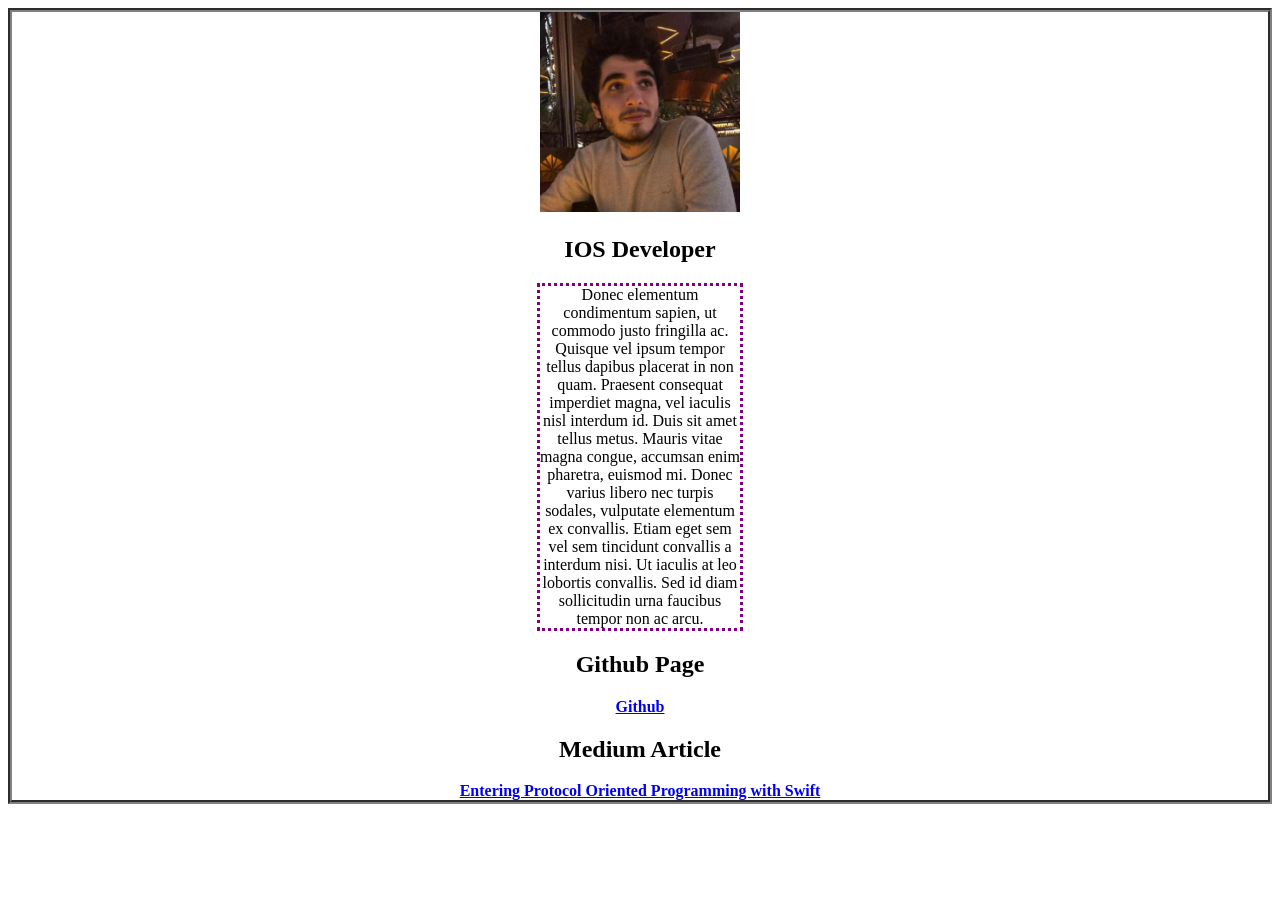
==== index.html @ a751f344 "initial commit" ====
<!DOCTYPE html>
<html>
<head>
    <title>Profile</title>
    <link rel="stylesheet" href="styles.css" />
</head>
<body>
    <img src="profile_pic.jpg" alt="Me" width="200"> 
    <h2>IOS Developer</h2>
    <p>Donec elementum condimentum sapien, ut commodo justo fringilla ac. Quisque vel ipsum tempor tellus dapibus placerat in non quam. Praesent consequat imperdiet magna, vel iaculis nisl interdum id. Duis sit amet tellus metus. Mauris vitae magna congue, accumsan enim pharetra, euismod mi. Donec varius libero nec turpis sodales, vulputate elementum ex convallis. Etiam eget sem vel sem tincidunt convallis a interdum nisi. Ut iaculis at leo lobortis convallis. Sed id diam sollicitudin urna faucibus tempor non ac arcu. </p>
    <h2>Github Page</h2>
    <a href="https://github.com/bahadirseyfi"><strong>Github</strong></a> <br>
    <h2>Medium Article</h2>
    <a href="https://bahadirseyfi.medium.com/entering-protocol-oriented-programming-with-swift-fca419aea61a"><strong>Entering Protocol Oriented Programming with Swift</strong></a> <br>

</body>
</html>
---- styles.css ----
body{
    text-align: center;
    border: 4px groove gray;
}

p{
    border: 3px dotted purple;
    width: 200px ;
    margin: 0 auto;
}

a{
    font-weight: 200;
}
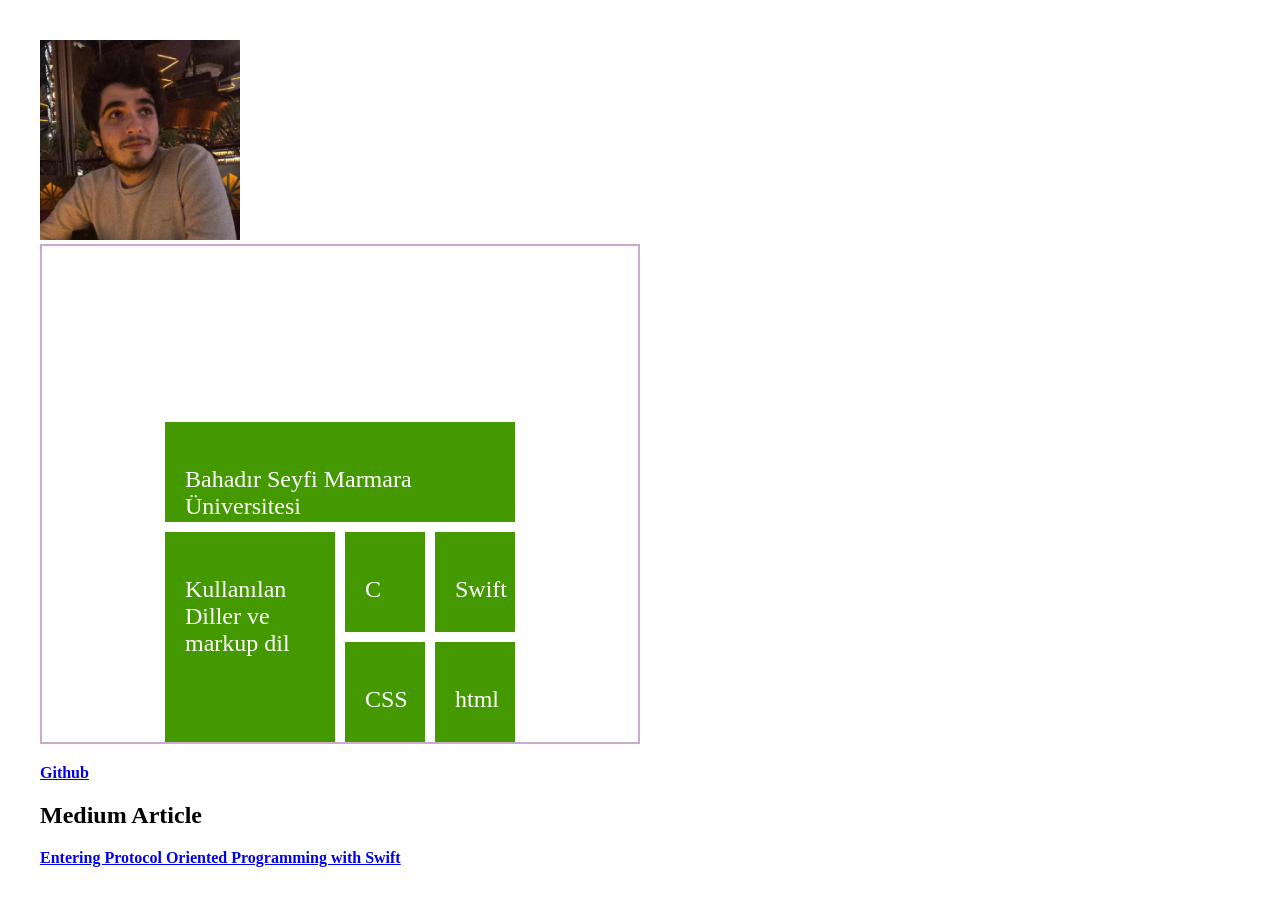
==== commit 3d48076d: "configure | grid layout" ====
--- a/index.html
+++ b/index.html
@@ -6,12 +6,18 @@
 </head>
 <body>
     <img src="profile_pic.jpg" alt="Me" width="200"> 
-    <h2>IOS Developer</h2>
-    <p>Donec elementum condimentum sapien, ut commodo justo fringilla ac. Quisque vel ipsum tempor tellus dapibus placerat in non quam. Praesent consequat imperdiet magna, vel iaculis nisl interdum id. Duis sit amet tellus metus. Mauris vitae magna congue, accumsan enim pharetra, euismod mi. Donec varius libero nec turpis sodales, vulputate elementum ex convallis. Etiam eget sem vel sem tincidunt convallis a interdum nisi. Ut iaculis at leo lobortis convallis. Sed id diam sollicitudin urna faucibus tempor non ac arcu. </p>
-    <h2>Github Page</h2>
+        <div class="wrapper">
+            <div class="box item1"><p>Bahadır Seyfi Marmara Üniversitesi</p></div>
+            <div class="box item2"><p>Kullanılan Diller ve markup dil</p></div>
+            <div class="box item3"><p>C</p></div>
+            <div class="box item6"><p>Swift</p></div>
+          <div class = "box
+        item4"><p>CSS</p></div>
+            <div class="box item5"><p>html</p></div>
+        </div>
     <a href="https://github.com/bahadirseyfi"><strong>Github</strong></a> <br>
     <h2>Medium Article</h2>
     <a href="https://bahadirseyfi.medium.com/entering-protocol-oriented-programming-with-swift-fca419aea61a"><strong>Entering Protocol Oriented Programming with Swift</strong></a> <br>
 
 </body>
-</html>+</html>
--- a/styles.css
+++ b/styles.css
@@ -1,14 +1,44 @@
-body{
-    text-align: center;
-    border: 4px groove gray;
+html {
+  box-sizing: border-box;
+}
+*, *:before, *:after {
+  box-sizing: inherit;
 }
 
-p{
-    border: 3px dotted purple;
-    width: 200px ;
-    margin: 0 auto;
+body {
+  margin: 40px;
 }
 
-a{
-    font-weight: 200;
-}+.wrapper {
+  margin: 0 0 20px 0;
+  width: 600px;
+  height: 500px;
+  border: 2px solid #CAC;
+  display: grid;
+  grid-gap: 10px;
+  grid-template-columns: repeat(4, 80px);
+  grid-template-rows: repeat(3,100px);
+  justify-content: center;
+  align-content: end;
+}
+
+.box {
+  background-color: #490;
+  color: #fff;
+  padding: 20px;
+  font-size: 150%;
+}
+
+.item1 {
+  grid-column: 1 / 5;
+}
+
+.item2 {
+  grid-column: 1 / 3;
+  grid-row: 2 / 4;
+}
+.item
+
+.item3 {
+  grid-column: 4 / 5;
+}
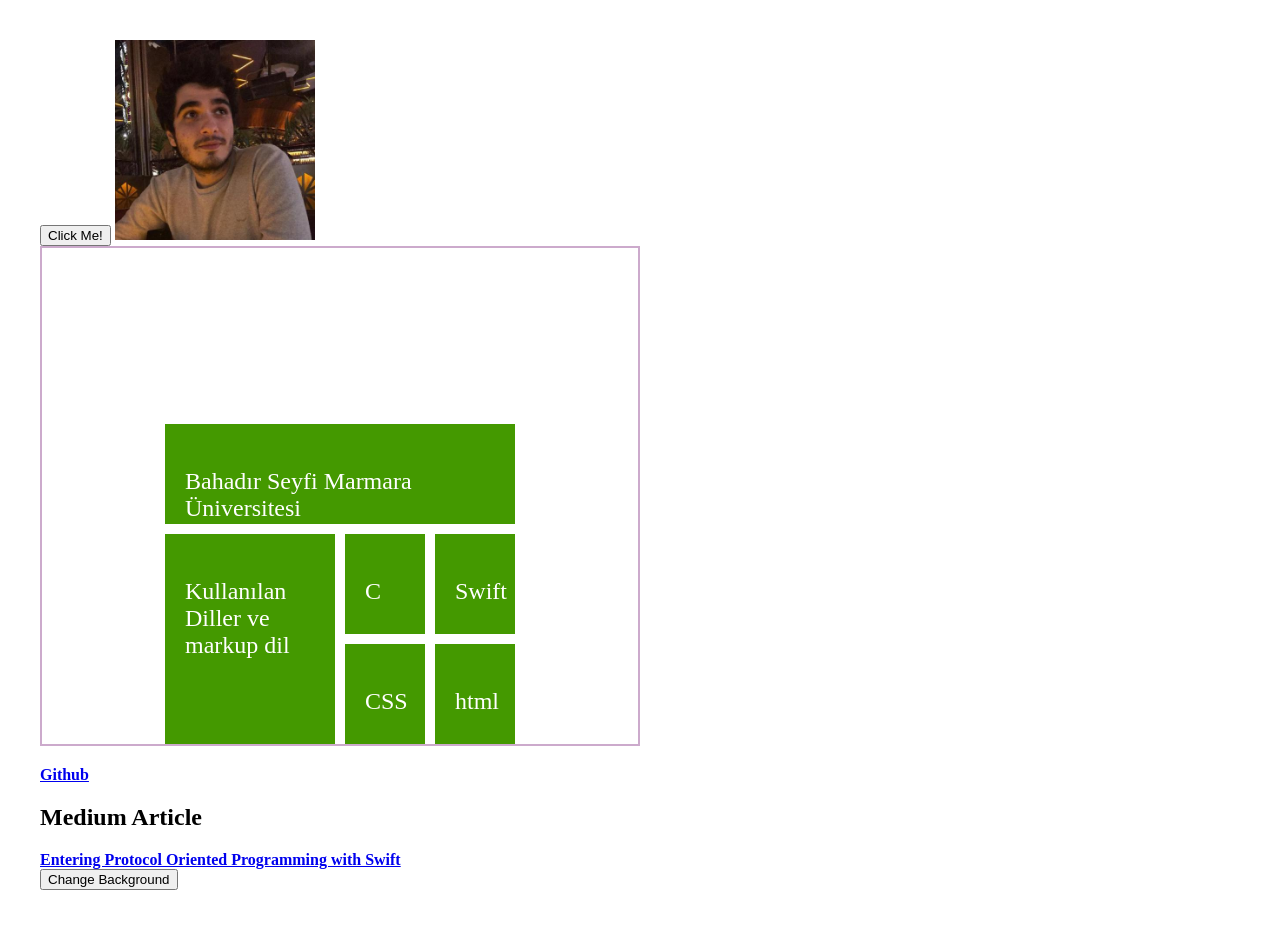
==== commit 07eb98f4: "add | button for change background" ====
--- a/index.html
+++ b/index.html
@@ -3,8 +3,11 @@
 <head>
     <title>Profile</title>
     <link rel="stylesheet" href="styles.css" />
+    <link rel="javascript" href="user.js" />
+    <script src="user.js" defer></script>
 </head>
 <body>
+    <button class="button">Click Me!</button>
     <img src="profile_pic.jpg" alt="Me" width="200"> 
         <div class="wrapper">
             <div class="box item1"><p>Bahadır Seyfi Marmara Üniversitesi</p></div>
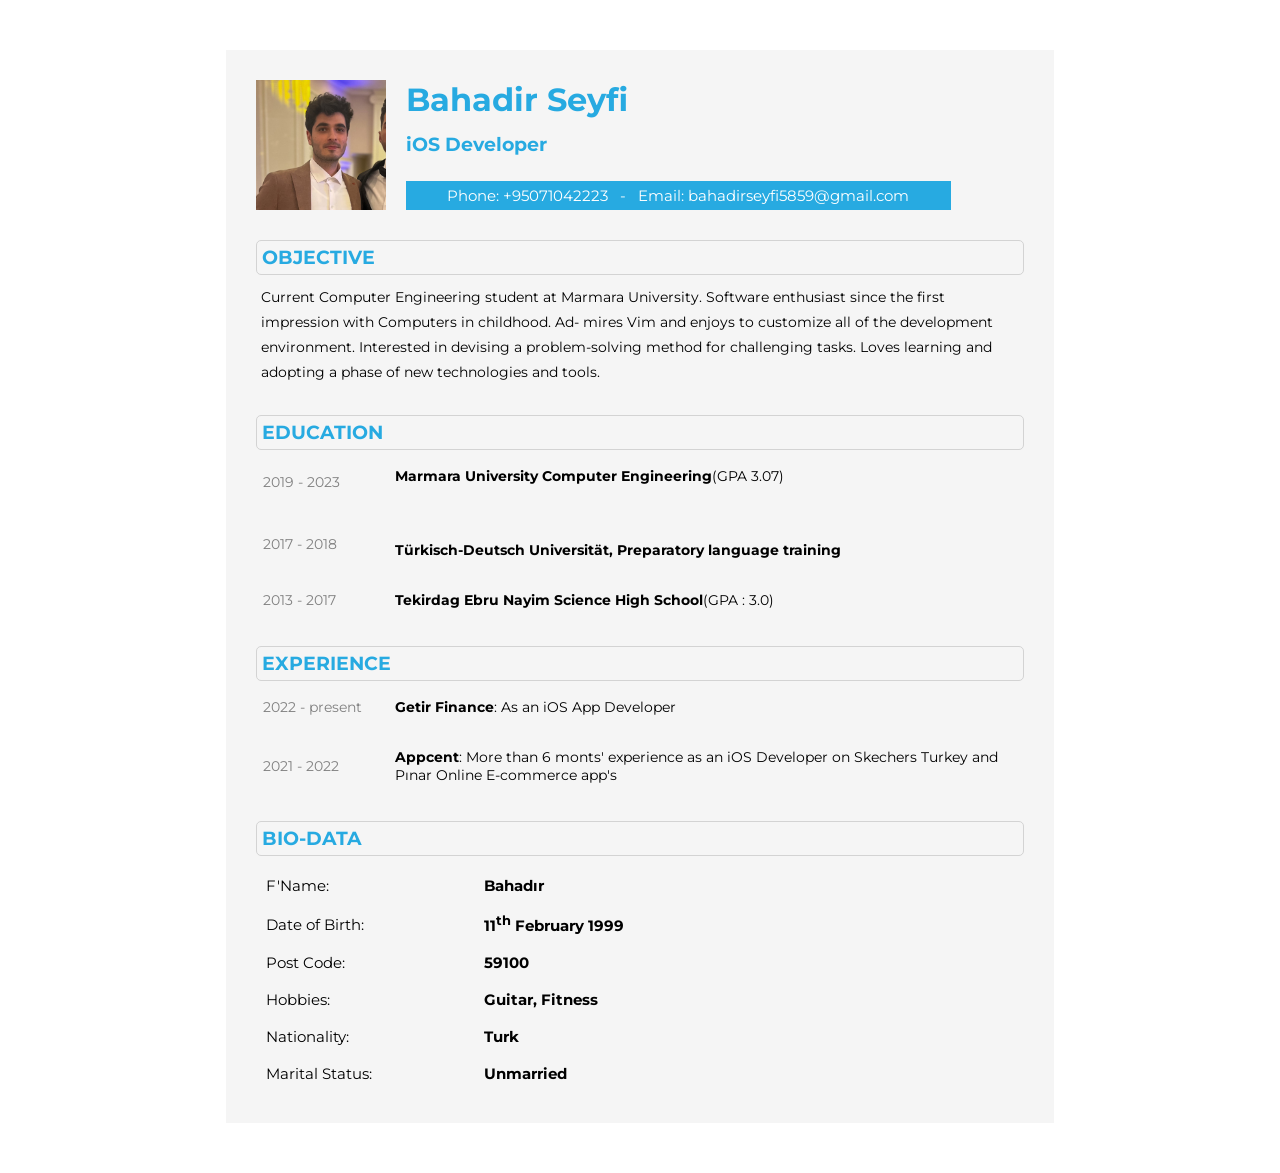
==== commit d869fca9: "initial cv project" ====
--- a/index.html
+++ b/index.html
@@ -1,26 +1,98 @@
-<!DOCTYPE html>
-<html>
-<head>
-    <title>Profile</title>
-    <link rel="stylesheet" href="styles.css" />
-    <link rel="javascript" href="user.js" />
-    <script src="user.js" defer></script>
-</head>
-<body>
-    <button class="button">Click Me!</button>
-    <img src="profile_pic.jpg" alt="Me" width="200"> 
-        <div class="wrapper">
-            <div class="box item1"><p>Bahadır Seyfi Marmara Üniversitesi</p></div>
-            <div class="box item2"><p>Kullanılan Diller ve markup dil</p></div>
-            <div class="box item3"><p>C</p></div>
-            <div class="box item6"><p>Swift</p></div>
-          <div class = "box
-        item4"><p>CSS</p></div>
-            <div class="box item5"><p>html</p></div>
-        </div>
-    <a href="https://github.com/bahadirseyfi"><strong>Github</strong></a> <br>
-    <h2>Medium Article</h2>
-    <a href="https://bahadirseyfi.medium.com/entering-protocol-oriented-programming-with-swift-fca419aea61a"><strong>Entering Protocol Oriented Programming with Swift</strong></a> <br>
-
-</body>
-</html>
+<!DOCTYPE html>
+<html lang="en">
+<head>
+    <meta charset="UTF-8">
+    <title>CV Using HTML & CSS</title>
+    <link href="https://fonts.googleapis.com/css?family=Montserrat" rel="stylesheet">
+    <link rel="stylesheet" href="style.css">
+</head>
+<body>
+   
+<div id="page">
+    <div class="photo-and-name">
+        <img src="profile.png" class="photo" alt="Profile Picture">
+        <div class="contact-info-box">
+            <h1 class="name">Bahadir Seyfi</h1>
+            <br>
+            <h3 class="job-title">iOS Developer</h3>
+            <p class="contact-details">Phone: +95071042223 &nbsp; - &nbsp; Email: bahadirseyfi5859@gmail.com</p>
+        </div>
+    </div>
+    <div id="objective">
+        <h3>Objective</h3>
+        <p>
+        Current Computer Engineering student at Marmara University. Software enthusiast since the first impression with Computers in childhood. Ad- mires Vim and enjoys to customize all of the development environment. Interested in devising a problem-solving method for challenging tasks. Loves learning and adopting a phase of new technologies and tools.
+        </p>
+    </div>
+    <div id="education">
+        <h3>Education</h3>
+        <table>
+            <tr class="school-1">
+                <td rowspan="2">2019 - 2023</td>
+                <td><b>Marmara University Computer Engineering</b>(GPA 3.07)</td>
+            </tr>
+            <tr class="school-2">
+                <td><b></b></td>
+            </tr>
+            
+            <tr class="school-1">
+                <td rowspan="2">2017 - 2018</td>
+                <td><b></b></td>
+            </tr>
+            <tr class="school-2">
+                <td><b>Türkisch-Deutsch Universität, Preparatory language training</b></td>
+            </tr>
+            
+            <tr>
+                <td style="width: 120px; color: gray;">2013 - 2017</td>
+                <td><b>Tekirdag Ebru Nayim Science High School</b>(GPA : 3.0)</td>
+            </tr>
+        </table>
+    </div>
+    <div id="work">
+        <h3>Experience</h3>
+        <table>
+            <tr class="work-1">
+                <td>2022 - present</td>
+                <td><b>Getir Finance</b>: As an iOS App Developer</td>
+            </tr>
+            <tr class="work-2">
+                <td>2021 - 2022</td>
+                <td><b>Appcent</b>: More than 6 monts' experience as an iOS Developer on Skechers Turkey and Pınar Online E-commerce app's</td>
+            </tr>
+ 
+        </table>
+    </div>
+    <div id="bio-data">
+        <h3>Bio-Data</h3>
+        <table>
+            <tr>
+                <td>F'Name:</td>
+                <td><b>Bahadır</b></td>
+            </tr>
+            <tr>
+                <td>Date of Birth:</td>
+                <td><b>11<sup>th</sup> February 1999</b></td>
+            </tr>
+            <tr>
+                <td>Post Code:</td>
+                <td><b>59100</b></td>
+            </tr>
+            <tr>
+                <td>Hobbies:</td>
+                <td><b>Guitar, Fitness</b></td>
+            </tr>
+            <tr>
+                <td>Nationality:</td>
+                <td><b>Turk</b></td>
+            </tr>
+            <tr>
+                <td>Marital Status:</td>
+                <td><b>Unmarried</b></td>
+            </tr>
+        </table>
+    </div>
+</div>
+
+</body>
+</html>
--- a/style.css
+++ b/style.css
@@ -0,0 +1,140 @@
+* {margin: 0;padding: 0;}
+
+body{font-family: 'Montserrat', sans-serif;}
+
+#page {
+    min-height: 200px;
+    width: 60%;
+    min-width: 600px;
+    background: whitesmoke;
+    margin: 50px auto;
+    padding: 30px;
+    color: #27aae1;
+}
+
+.photo-and-name {
+    /* NO STYLE NEEDED YET */
+}
+
+.photo {
+    width: 15%;
+    min-width: 130px;
+    float: left;
+    margin-right: 20px;
+}
+
+.contact-info-box {
+    width: 70.9%;
+    display: inline-block;
+}
+
+.name {
+    margin-bottom: -5px;
+}
+.job-title {
+    display: inline-block;
+}
+
+.contact-details {
+    background: #27aae1;
+    color: white;
+    text-align: center;
+    margin: auto;
+    margin-top: 25px;
+    padding: 5px;
+    font-size: 15px;
+}
+
+#objective {
+    
+}
+
+#objective h3 {
+    border: 1px solid #d3d3d3;
+    text-transform: uppercase;
+    padding: 5px;
+    border-radius: 5px;
+    margin: 30px 0 10px;
+}
+
+#objective p {
+    padding: 0 5px;
+    line-height: 25px;
+    font-size: 14px;
+    color: #000;
+}
+
+#education h3 {
+    border: 1px solid #d3d3d3;
+    text-transform: uppercase;
+    padding: 5px;
+    border-radius: 5px;
+    margin: 30px 0 10px;
+}
+
+#education table td {
+    padding: 5px;
+    font-size: 14px;
+    color: #000;
+}
+
+#education table tr.school-1 td:first-child {
+    width: 120px;
+    color: gray;
+    padding-bottom: 25px;
+}
+
+#education table tr.school-2 td:first-child {
+    padding-bottom: 25px;
+}
+
+#work h3 {
+    border: 1px solid #d3d3d3;
+    text-transform: uppercase;
+    padding: 5px;
+    border-radius: 5px;
+    margin: 30px 0 10px;
+}
+
+#work table td {
+    padding: 5px;
+    font-size: 14px;
+    color: #000;
+}
+
+#work table tr.work-1 td:first-child {
+    width: 120px;
+    color: gray;
+    padding-bottom: 25px;
+}
+
+#work table tr.work-1 td {
+    padding-bottom: 25px;
+}
+
+#work table tr.work-2 td:first-child {
+    width: 120px;
+    color: gray;
+}
+
+#bio-data h3 {
+    border: 1px solid #d3d3d3;
+    text-transform: uppercase;
+    padding: 5px;
+    border-radius: 5px;
+    margin: 30px 0 10px;
+}
+
+#bio-data table td {
+    padding: 8px;
+    font-size: 15px;
+    color: #000;
+}
+
+#bio-data table tr td:first-child {
+    width: 200px;
+}
+
+#bio-data table tr td:nth-child(2) {
+    width: 300px;
+}
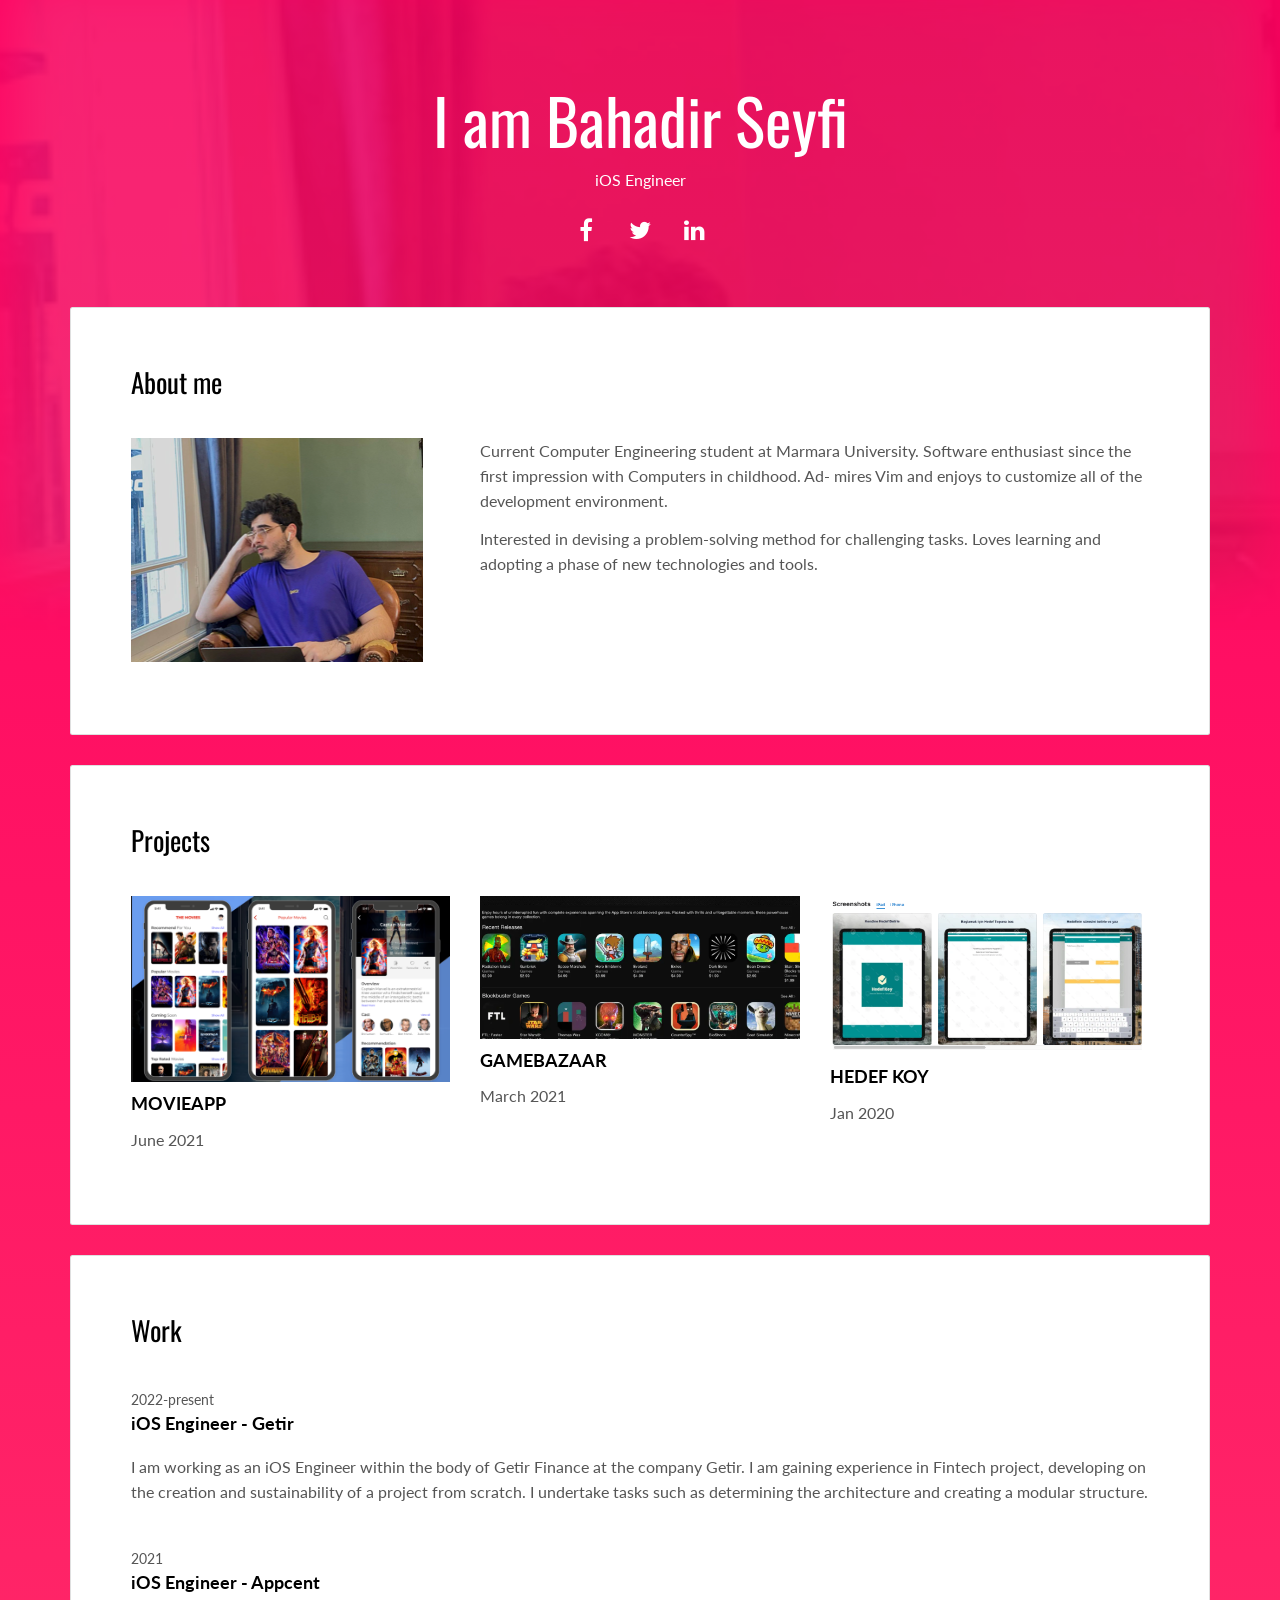
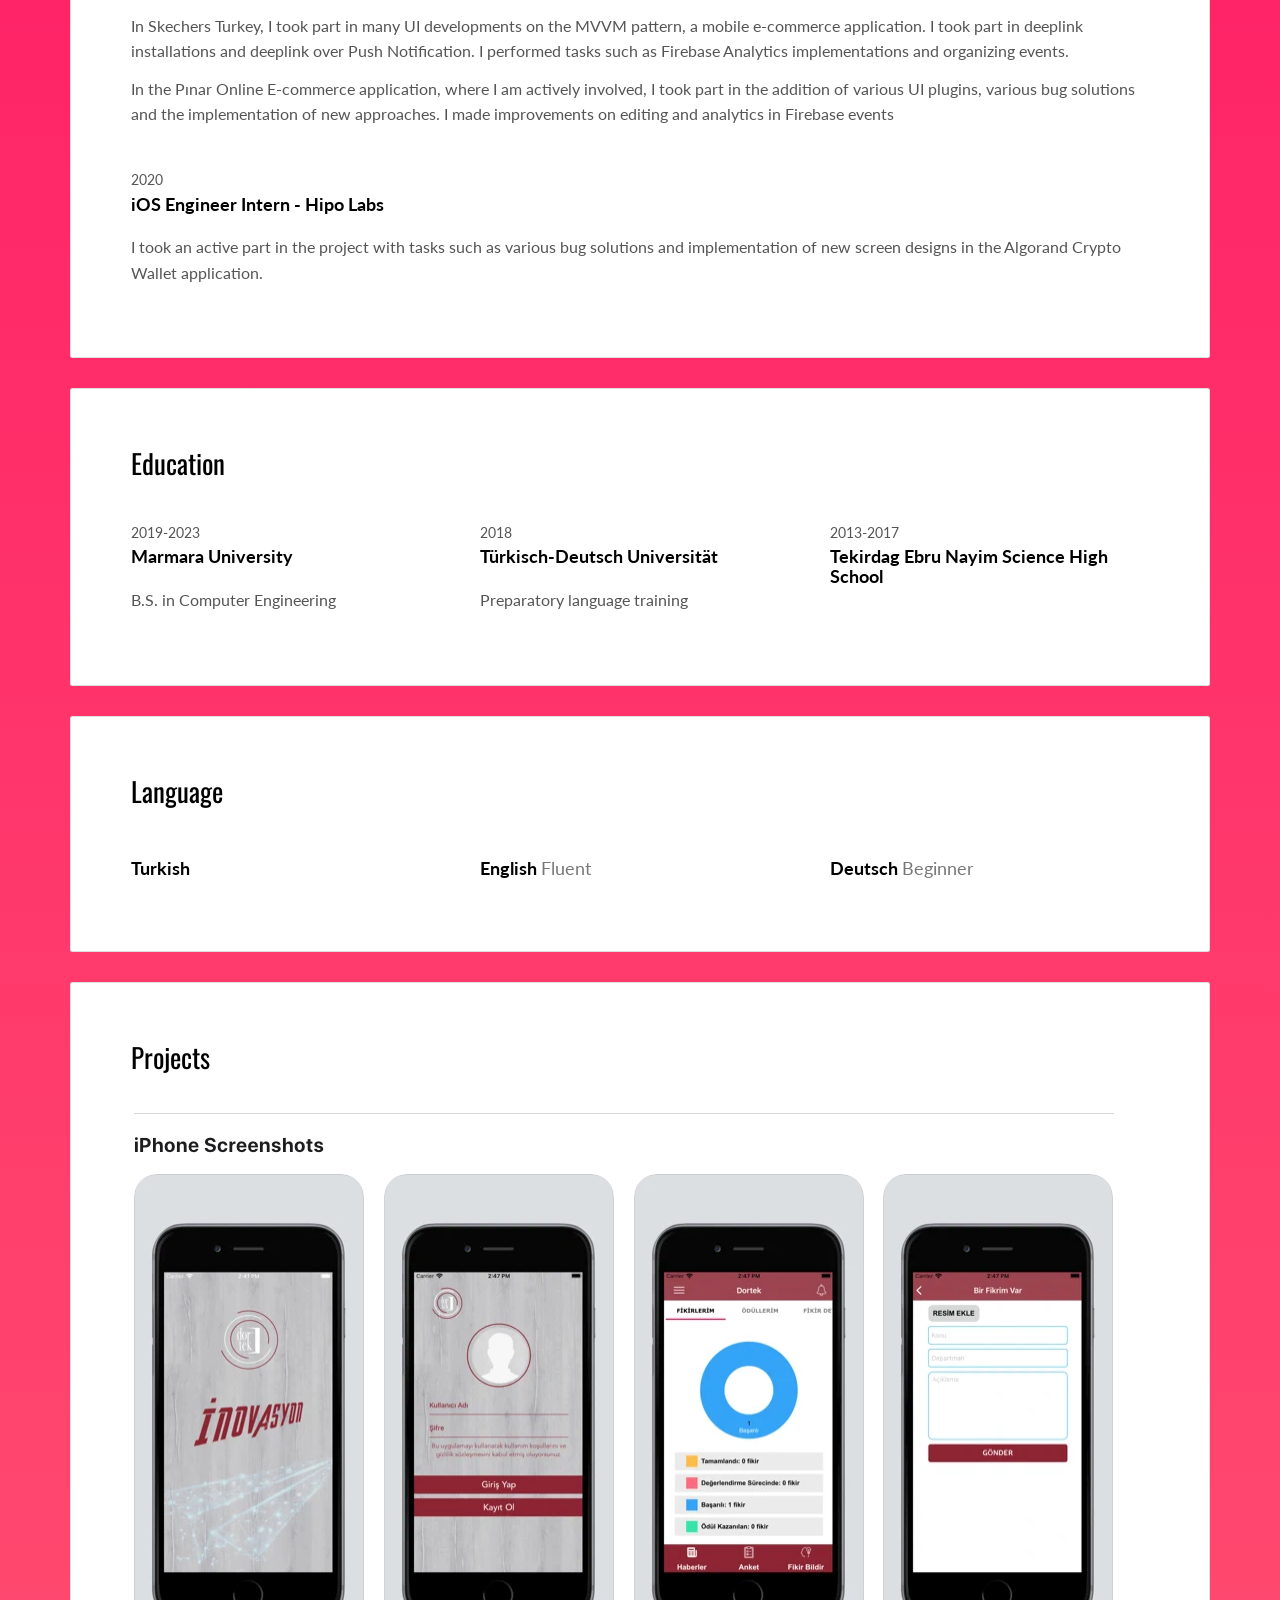
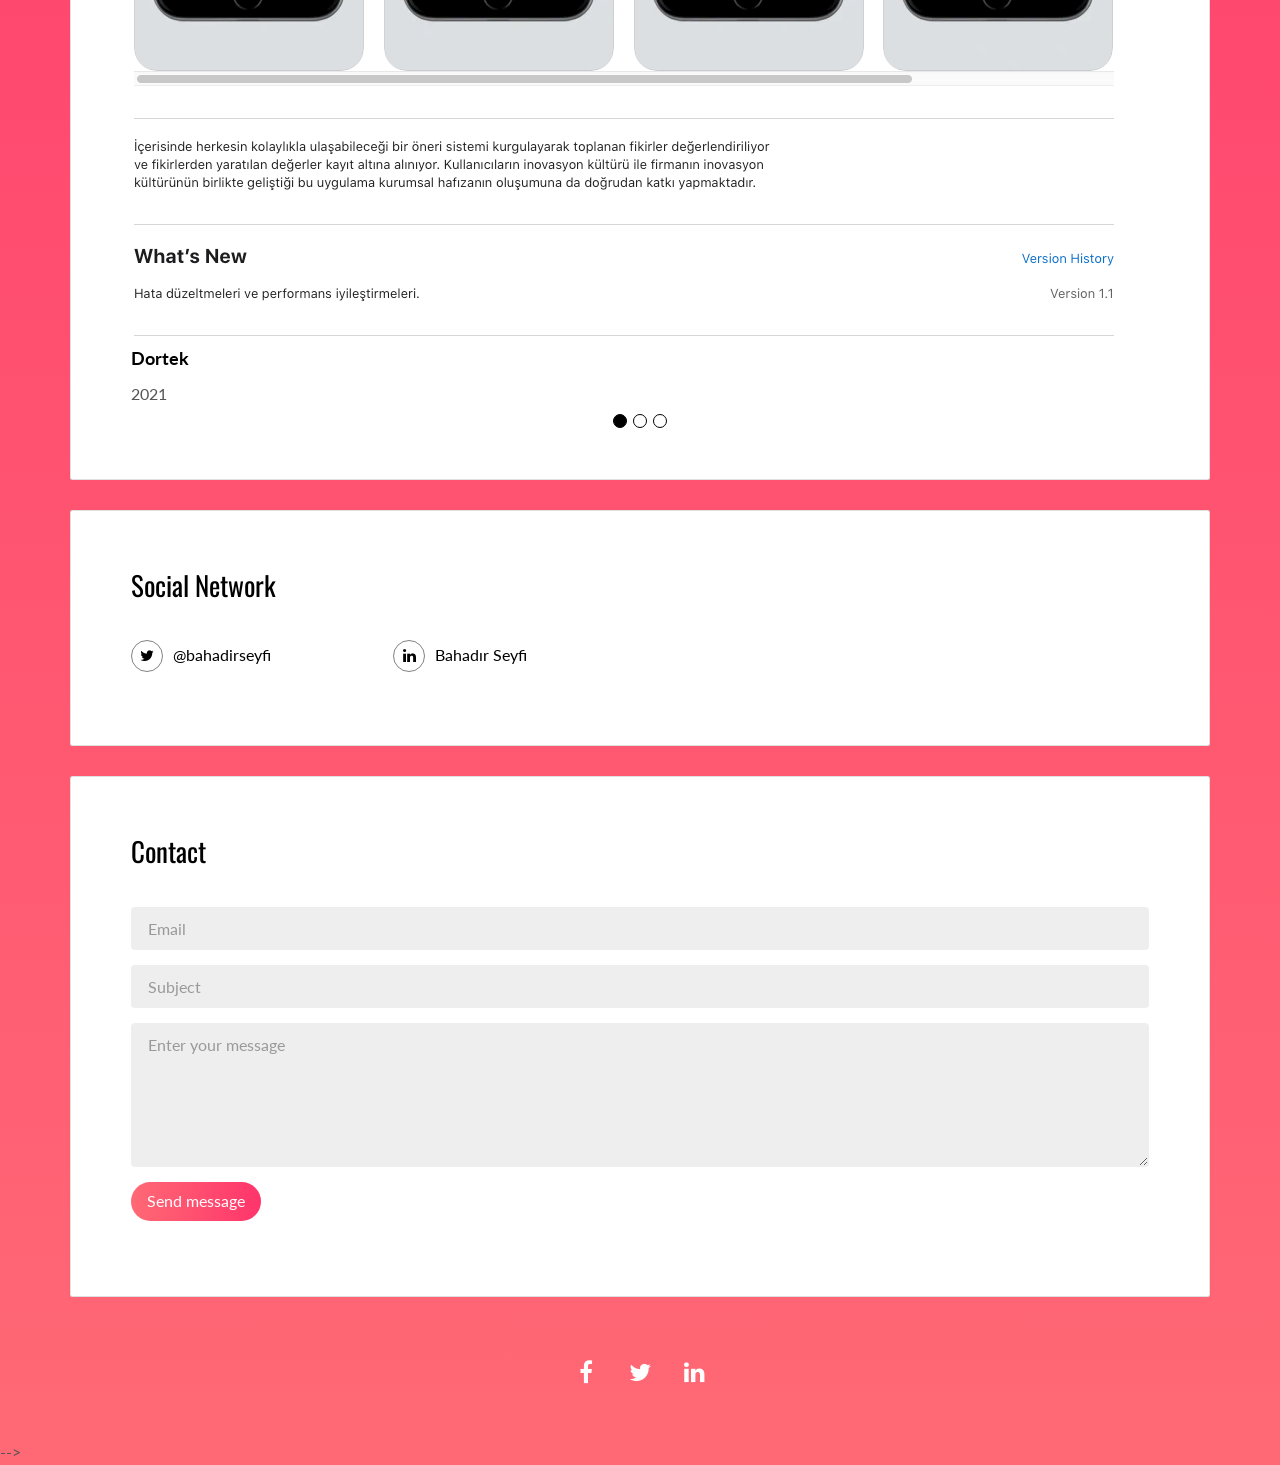
==== commit 9851716c: "configure | templates & structure" ====
--- a/index.html
+++ b/index.html
@@ -1,98 +1,284 @@
 <!DOCTYPE html>
 <html lang="en">
+
 <head>
-    <meta charset="UTF-8">
-    <title>CV Using HTML & CSS</title>
-    <link href="https://fonts.googleapis.com/css?family=Montserrat" rel="stylesheet">
-    <link rel="stylesheet" href="style.css">
-</head>
-<body>
-   
-<div id="page">
-    <div class="photo-and-name">
-        <img src="profile.png" class="photo" alt="Profile Picture">
-        <div class="contact-info-box">
-            <h1 class="name">Bahadir Seyfi</h1>
-            <br>
-            <h3 class="job-title">iOS Developer</h3>
-            <p class="contact-details">Phone: +95071042223 &nbsp; - &nbsp; Email: bahadirseyfi5859@gmail.com</p>
-        </div>
+  <meta charset="UTF-8">
+  <meta content="IE=edge" http-equiv="X-UA-Compatible">
+  <meta content="width=device-width,initial-scale=1" name="viewport">
+  <meta content="description" name="description">
+  <meta name="google" content="notranslate" />
+  <meta content="Mashup templates have been developped by Orson.io team" name="author">
+
+  <!-- Disable tap highlight on IE -->
+  <meta name="msapplication-tap-highlight" content="no">
+  
+  <link rel="apple-touch-icon" sizes="180x180" href="./assets/apple-icon-180x180.png">
+  <link href="./assets/favicon.ico" rel="icon">
+
+  <title>BahadirSeyfi Resume</title>
+
+<link href="./main.d8e0d294.css" rel="stylesheet"></head>
+
+<body class="">
+
+<!-- Add your content of header -->
+<div class="background-color-layer" style="background-image: url('assets/images/img-01.jpg')"
+></div>
+<main class="content-wrapper">
+  <header class="white-text-container section-container">
+    <div class="text-center">
+      <h1>I am Bahadir Seyfi</h1>
+      <p>iOS Engineer</p>
+      <p>
+        <a class="fa-icon fa-icon-2x" href="https://facebook.com/bahadirseyfi" title="">
+          <i class="fa fa-facebook"></i>
+        </a>
+        <a class="fa-icon fa-icon-2x" href="https://twitter.com/bahadirseyfi" title="">
+          <i class="fa fa-twitter"></i>
+        </a>
+        <a class="fa-icon fa-icon-2x" href="https://www.linkedin.com/in/bahadirseyfi/" title="">
+          <i class="fa fa-linkedin"></i>
+        </a>
+      </p>
     </div>
-    <div id="objective">
-        <h3>Objective</h3>
+  </header>
+
+
+
+<!-- Add your site or app content here -->
+ 
+ <div class="container">
+   <div class="row">
+     <div class="col-xs-12">
+
+        <div class="card">
+          <div class="card-block">
+            <h2>About me</h2>
+            <div class="row">
+              <div class="col-md-4">
+                <p><img src="./assets/images/img-01.jpg" class="img-responsive" alt=""></p>
+              </div>
+              <div class="col-md-8">
+
+              <p>Current Computer Engineering student at Marmara University. Software enthusiast since the first impression with Computers in childhood. Ad- mires Vim and enjoys to customize all of the development environment.</p>
+              <p> Interested in devising a problem-solving method for challenging tasks. Loves learning and adopting a phase of new technologies and tools.</p>
+
+              </div>
+            </div>
+          </div>
+        </div>
+
+        <div class="card">
+          <div class="card-block">
+            <h2>Projects</h2>
+            <div class="row">
+              <div class="col-md-4">
+                <img src="./assets/images/img-02.jpg" class="img-responsive" alt="">
+                <h3 class="h5">MOVIEAPP</h3>
+                <p>June 2021</p>
+              </div>
+              <div class="col-md-4">
+                <img src="./assets/images/img-03.jpg" class="img-responsive" alt="">
+                <h3 class="h5">GAMEBAZAAR</h3>
+                <p>March 2021</p>
+              </div>
+              <div class="col-md-4">
+                <img src="./assets/images/img-04.jpg" class="img-responsive" alt="">
+                <h3 class="h5">HEDEF KOY</h3>
+                <p>Jan 2020</p>
+              </div>
+            </div>
+          </div>
+        </div>
+
+        <div class="card">
+          <div class="card-block">
+            <h2>Work</h2>
+            <div class="work-experience">
+              <small class="date">2022-present</small>
+              <h3 class="h5 date-title">iOS Engineer - <a href="https://technology.getir.com" title="Getir">Getir</a></h3>
+              
+              <p>I am working as an iOS Engineer within the body of Getir Finance at the company Getir. I am gaining experience in Fintech project, developing on the creation and sustainability of a project from scratch. I undertake tasks such as determining the architecture and creating a modular structure.</p>
+            </div>
+
+            <div class="work-experience">
+              <small class="date">2021</small>
+              <h3 class="h5 date-title">iOS Engineer - <a href="https://www.appcent.mobi" title="">Appcent</a></h3>
+              
+              <p>In Skechers Turkey, I took part in many UI developments on the MVVM pattern, a mobile e-commerce application. I took part in deeplink installations and deeplink over Push Notification. I performed tasks such as Firebase Analytics implementations and organizing events.</p>
+              <p>In the Pınar Online E-commerce application, where I am actively involved, I took part in the addition of various UI plugins, various bug solutions and the implementation of new approaches. I made improvements on editing and analytics in Firebase events</p>
+            </div>
+            
+            <div class="work-experience">
+              <small class="date">2020</small>
+              <h3 class="h5 date-title">iOS Engineer Intern - <a href="https://hipolabs.com" title="">Hipo Labs</a></h3>
+              
+              <p>I took an active part in the project with tasks such as various bug solutions and implementation of new screen designs in the Algorand Crypto Wallet application.</p>
+            </div>
+          </div>
+        </div>
+        
+
+        <div class="card">
+          <div class="card-block">
+            <h2>Education</h2>
+            <div class="row">
+              <div class="col-md-4">
+                <div class="education-experience">
+                  <small class="date">2019-2023</small>
+                  <h3 class="h5 date-title">Marmara University</h3>
+                  <p>B.S. in Computer Engineering</p>
+                </div>
+                
+              </div>
+              <div class="col-md-4">
+                <div class="education-experience">
+                  <small class="date">2018</small>
+                  <h3 class="h5 date-title">Türkisch-Deutsch Universität</h3>
+                  <p>Preparatory language training</p>
+                </div>
+              </div>
+              <div class="col-md-4">
+                <div class="education-experience">
+                  <small class="date">2013-2017</small>
+                  <h3 class="h5 date-title">Tekirdag Ebru Nayim Science High School</h3>
+                  <p></p>
+                </div>
+              </div>
+            </div>
+          </div>
+        </div>
+        
+        <div class="card">
+          <div class="card-block">
+            <h2>Language</h2>
+            <div class="row">
+              <div class="col-md-4">
+                <div class="language-experience">
+                  <h3 class="h5">Turkish  <small></small></h3>
+                </div>
+              </div>
+              <div class="col-md-4">
+                <div class="language-experience">
+                  <h3 class="h5">English  <small>Fluent</small></h3>
+                </div>
+              </div>
+              <div class="col-md-4">
+                <div class="language-experience">
+                  <h3 class="h5">Deutsch  <small>Beginner</small></h3>
+                </div>
+              </div>
+            </div>
+          </div>
+        </div>
+
+        <div class="card">
+          <div class="card-block">
+            <h2>Projects</h2>
+            <div id="carousel-example-generic" class="carousel slide" data-ride="carousel">
+            
+
+            <!-- Wrapper for slides -->
+            <div class="carousel-inner" role="listbox">
+              <div class="item active">
+                <img src="./assets/images/img-05.jpg" class="img-responsive" alt="...">
+                <div class="carousel-caption">
+                  <h3 class="h5">Dortek</h3>
+                  <p>2021</p>
+                </div>
+              </div>
+              <div class="item">
+                <img src="./assets/images/img-06.jpg" class="img-responsive" alt="...">
+                <div class="carousel-caption">
+                  <h3 class="h5">Inoekin</h3>
+                  <p>2021</p>
+                </div>
+              </div>
+
+              <div class="item">
+                <img src="./assets/images/img-08.jpg" class="img-responsive" alt="...">
+                <div class="carousel-caption">
+                  <h3 class="h5">Aşkale Dijital</h3>
+                  <p>2022</p>
+                </div>
+              </div>
+            </div>
+
+            <!-- Indicators -->
+            <ol class="carousel-indicators">
+              <li data-target="#carousel-example-generic" data-slide-to="0" class="active"></li>
+              <li data-target="#carousel-example-generic" data-slide-to="1"></li>
+              <li data-target="#carousel-example-generic" data-slide-to="2"></li>
+            </ol>
+
+          </div>
+          </div>
+        </div>
+        
+        <div class="card">
+          <div class="card-block">
+            <h2>Social Network</h2>
+            <div class="row">
+              <div class="col-md-3">
+                <p class="social-buttons"><a href="https://twitter.com/bahadirseyfi" title=""><span class="social-round-icon fa-icon"><i class="fa fa-twitter"></i></span>@bahadirseyfi</a></p>
+              </div>
+              <div class="col-md-3">
+                <p class="social-buttons"><a href="https://www.linkedin.com/in/bahadirseyfi/" title=""><span class="social-round-icon fa-icon"><i class="fa fa-linkedin"></i></span>Bahadır Seyfi</a></p>
+              </div>
+            </div>
+          </div>
+        </div>
+
+        <div class="card">
+          <div class="card-block">
+            <h2>Contact</h2>
+            <form action="" class="reveal-content">
+              <div class="form-group">
+                <input type="email" class="form-control" id="email" placeholder="Email">
+              </div>
+              <div class="form-group">
+                <input type="text" class="form-control" id="subject" placeholder="Subject">
+              </div>
+              <div class="form-group">
+                <textarea class="form-control" rows="5" placeholder="Enter your message"></textarea>
+              </div>
+              <div class="form-group">
+                <button type="submit" class=" btn btn-primary">Send message</button>
+              </div> 
+            </form>
+          </div>
+        </div>
+       
+     </div>
+   </div>
+ </div>
+
+</main>
+<footer class="footer-container white-text-container text-center">
+  <div class="container">
+    <div class="row">
+      <div class="col-xs-12">
         <p>
-        Current Computer Engineering student at Marmara University. Software enthusiast since the first impression with Computers in childhood. Ad- mires Vim and enjoys to customize all of the development environment. Interested in devising a problem-solving method for challenging tasks. Loves learning and adopting a phase of new technologies and tools.
+          <a class="fa-icon fa-icon-2x" href="https://facebook.com/bahadirseyfi" title="">
+            <i class="fa fa-facebook"></i>
+          </a>
+          <a class="fa-icon fa-icon-2x" href="https://twitter.com/bahadirseyfi" title="">
+            <i class="fa fa-twitter"></i>
+          </a>
+          <a class="fa-icon fa-icon-2x" href="https://www.linkedin.com/in/bahadirseyfi/" title="">
+            <i class="fa fa-linkedin"></i>
+          </a>
         </p>
+      </div>
     </div>
-    <div id="education">
-        <h3>Education</h3>
-        <table>
-            <tr class="school-1">
-                <td rowspan="2">2019 - 2023</td>
-                <td><b>Marmara University Computer Engineering</b>(GPA 3.07)</td>
-            </tr>
-            <tr class="school-2">
-                <td><b></b></td>
-            </tr>
-            
-            <tr class="school-1">
-                <td rowspan="2">2017 - 2018</td>
-                <td><b></b></td>
-            </tr>
-            <tr class="school-2">
-                <td><b>Türkisch-Deutsch Universität, Preparatory language training</b></td>
-            </tr>
-            
-            <tr>
-                <td style="width: 120px; color: gray;">2013 - 2017</td>
-                <td><b>Tekirdag Ebru Nayim Science High School</b>(GPA : 3.0)</td>
-            </tr>
-        </table>
-    </div>
-    <div id="work">
-        <h3>Experience</h3>
-        <table>
-            <tr class="work-1">
-                <td>2022 - present</td>
-                <td><b>Getir Finance</b>: As an iOS App Developer</td>
-            </tr>
-            <tr class="work-2">
-                <td>2021 - 2022</td>
-                <td><b>Appcent</b>: More than 6 monts' experience as an iOS Developer on Skechers Turkey and Pınar Online E-commerce app's</td>
-            </tr>
- 
-        </table>
-    </div>
-    <div id="bio-data">
-        <h3>Bio-Data</h3>
-        <table>
-            <tr>
-                <td>F'Name:</td>
-                <td><b>Bahadır</b></td>
-            </tr>
-            <tr>
-                <td>Date of Birth:</td>
-                <td><b>11<sup>th</sup> February 1999</b></td>
-            </tr>
-            <tr>
-                <td>Post Code:</td>
-                <td><b>59100</b></td>
-            </tr>
-            <tr>
-                <td>Hobbies:</td>
-                <td><b>Guitar, Fitness</b></td>
-            </tr>
-            <tr>
-                <td>Nationality:</td>
-                <td><b>Turk</b></td>
-            </tr>
-            <tr>
-                <td>Marital Status:</td>
-                <td><b>Unmarried</b></td>
-            </tr>
-        </table>
-    </div>
-</div>
-
-</body>
+  </div>
+</footer>
+
+<script>
+  document.addEventListener("DOMContentLoaded", function (event) {
+     scrollRevelation('.card');
+  });
+</script>
+--><script type="text/javascript" src="./main.bc58148c.js"></script></body>
+
 </html>
--- a/main.d8e0d294.css
+++ b/main.d8e0d294.css
@@ -0,0 +1,9 @@
+@import url(https://fonts.googleapis.com/css?family=Lato:400,700|Oswald);@import url(https://maxcdn.bootstrapcdn.com/font-awesome/4.7.0/css/font-awesome.min.css);/*!
+ * Bootstrap v3.3.7 (http://getbootstrap.com)
+ * Copyright 2011-2016 Twitter, Inc.
+ * Licensed under MIT (https://github.com/twbs/bootstrap/blob/master/LICENSE)
+ */
+/*! normalize.css v3.0.3 | MIT License | github.com/necolas/normalize.css */html{font-family:sans-serif;-ms-text-size-adjust:100%;-webkit-text-size-adjust:100%}body{margin:0}article,aside,details,figcaption,figure,footer,header,hgroup,main,menu,nav,section,summary{display:block}audio,canvas,progress,video{display:inline-block;vertical-align:baseline}audio:not([controls]){display:none;height:0}[hidden],template{display:none}a{background-color:transparent}a:active,a:hover{outline:0}abbr[title]{border-bottom:1px dotted}b,strong{font-weight:700}dfn{font-style:italic}h1{font-size:2em;margin:.67em 0}mark{background:#ff0;color:#000}small{font-size:80%}sub,sup{font-size:75%;line-height:0;position:relative;vertical-align:baseline}sup{top:-.5em}sub{bottom:-.25em}img{border:0}svg:not(:root){overflow:hidden}figure{margin:1em 40px}hr{box-sizing:content-box;height:0}pre{overflow:auto}code,kbd,pre,samp{font-family:monospace,monospace;font-size:1em}button,input,optgroup,select,textarea{color:inherit;font:inherit;margin:0}button{overflow:visible}button,select{text-transform:none}button,html input[type=button],input[type=reset],input[type=submit]{-webkit-appearance:button;cursor:pointer}button[disabled],html input[disabled]{cursor:default}button::-moz-focus-inner,input::-moz-focus-inner{border:0;padding:0}input{line-height:normal}input[type=checkbox],input[type=radio]{box-sizing:border-box;padding:0}input[type=number]::-webkit-inner-spin-button,input[type=number]::-webkit-outer-spin-button{height:auto}input[type=search]{-webkit-appearance:textfield;box-sizing:content-box}input[type=search]::-webkit-search-cancel-button,input[type=search]::-webkit-search-decoration{-webkit-appearance:none}fieldset{border:1px solid silver;margin:0 2px;padding:.35em .625em .75em}textarea{overflow:auto}optgroup{font-weight:700}table{border-collapse:collapse;border-spacing:0}td,th{padding:0}
+
+/*! Source: https://github.com/h5bp/html5-boilerplate/blob/master/src/css/main.css */@media print{*,:after,:before{background:transparent!important;color:#000!important;box-shadow:none!important;text-shadow:none!important}a,a:visited{text-decoration:underline}a[href]:after{content:" (" attr(href) ")"}abbr[title]:after{content:" (" attr(title) ")"}a[href^="#"]:after,a[href^="javascript:"]:after{content:""}blockquote,pre{border:1px solid #999;page-break-inside:avoid}thead{display:table-header-group}img,tr{page-break-inside:avoid}img{max-width:100%!important}h2,h3,p{orphans:3;widows:3}h2,h3{page-break-after:avoid}.navbar{display:none}.btn>.caret,.dropup>.btn>.caret{border-top-color:#000!important}.label{border:1px solid #000}.table{border-collapse:collapse!important}.table td,.table th{background-color:#fff!important}.table-bordered td,.table-bordered th{border:1px solid #ddd!important}}*,:after,:before{-webkit-box-sizing:border-box;-moz-box-sizing:border-box;box-sizing:border-box}html{font-size:10px;-webkit-tap-highlight-color:transparent}body{font-family:Lato,Helvetica,Arial,sans-serif;font-size:16px;line-height:1.58;color:#555;background-color:#fff}button,input,select,textarea{font-family:inherit;font-size:inherit;line-height:inherit}a{color:#ff0060;text-decoration:none}a:focus,a:hover{color:#b30043;text-decoration:underline}a:focus{outline:5px auto -webkit-focus-ring-color;outline-offset:-2px}figure{margin:0}img{vertical-align:middle}.img-responsive{display:block;max-width:100%;height:auto}.img-rounded{border-radius:6px}.img-thumbnail{padding:4px;line-height:1.58;background-color:#fff;border:1px solid #ddd;border-radius:4px;-webkit-transition:all .2s ease-in-out;-o-transition:all .2s ease-in-out;transition:all .2s ease-in-out;display:inline-block;max-width:100%;height:auto}.img-circle{border-radius:50%}hr{margin-top:25px;margin-bottom:25px;border:0;border-top:1px solid #eee}.sr-only{position:absolute;width:1px;height:1px;margin:-1px;padding:0;overflow:hidden;clip:rect(0,0,0,0);border:0}.sr-only-focusable:active,.sr-only-focusable:focus{position:static;width:auto;height:auto;margin:0;overflow:visible;clip:auto}[role=button]{cursor:pointer}.h1,.h2,.h3,.h4,.h5,.h6,h1,h2,h3,h4,h5,h6{font-family:Oswald,Helvetica,Arial,sans-serif;font-weight:400;line-height:1.1;color:#000}.h1 .small,.h1 small,.h2 .small,.h2 small,.h3 .small,.h3 small,.h4 .small,.h4 small,.h5 .small,.h5 small,.h6 .small,.h6 small,h1 .small,h1 small,h2 .small,h2 small,h3 .small,h3 small,h4 .small,h4 small,h5 .small,h5 small,h6 .small,h6 small{font-weight:400;line-height:1;color:#777}.h1,.h2,.h3,h1,h2,h3{margin-top:25px;margin-bottom:12.5px}.h1 .small,.h1 small,.h2 .small,.h2 small,.h3 .small,.h3 small,h1 .small,h1 small,h2 .small,h2 small,h3 .small,h3 small{font-size:65%}.h4,.h5,.h6,h4,h5,h6{margin-top:12.5px;margin-bottom:12.5px}.h4 .small,.h4 small,.h5 .small,.h5 small,.h6 .small,.h6 small,h4 .small,h4 small,h5 .small,h5 small,h6 .small,h6 small{font-size:75%}.h1,h1{font-size:63px}.h2,h2{font-size:27px}.h3,.h4,h3,h4{font-size:20px}.h5,h5{font-size:18px}.h6,h6{font-size:14px}p{margin:0 0 12.5px}.lead{margin-bottom:25px;font-size:18px;font-weight:300;line-height:1.4}@media (min-width:768px){.lead{font-size:24px}}.small,small{font-size:87%}.mark,mark{background-color:#fcf8e3;padding:.2em}.text-left{text-align:left}.text-right{text-align:right}.text-center{text-align:center}.text-justify{text-align:justify}.text-nowrap{white-space:nowrap}.text-lowercase{text-transform:lowercase}.initialism,.text-uppercase{text-transform:uppercase}.text-capitalize{text-transform:capitalize}.text-muted{color:#777}.text-primary{color:#ff0060}a.text-primary:focus,a.text-primary:hover{color:#cc004d}.text-success{color:#fff}a.text-success:focus,a.text-success:hover{color:#e6e6e6}.text-info{color:#31708f}a.text-info:focus,a.text-info:hover{color:#245269}.text-warning{color:#8a6d3b}a.text-warning:focus,a.text-warning:hover{color:#66512c}.text-danger{color:#fff}a.text-danger:focus,a.text-danger:hover{color:#e6e6e6}.bg-primary{color:#fff;background-color:#ff0060}a.bg-primary:focus,a.bg-primary:hover{background-color:#cc004d}.bg-success{background-color:#87e329}a.bg-success:focus,a.bg-success:hover{background-color:#6dc019}.bg-info{background-color:#d9edf7}a.bg-info:focus,a.bg-info:hover{background-color:#afd9ee}.bg-warning{background-color:#fcf8e3}a.bg-warning:focus,a.bg-warning:hover{background-color:#f7ecb5}.bg-danger{background-color:#ff2c74}a.bg-danger:focus,a.bg-danger:hover{background-color:#f80055}.page-header{padding-bottom:11.5px;margin:50px 0 25px;border-bottom:1px solid #eee}ol,ul{margin-top:0;margin-bottom:12.5px}ol ol,ol ul,ul ol,ul ul{margin-bottom:0}.list-inline,.list-unstyled{padding-left:0;list-style:none}.list-inline{margin-left:-5px}.list-inline>li{display:inline-block;padding-left:5px;padding-right:5px}dl{margin-top:0;margin-bottom:25px}dd,dt{line-height:1.58}dt{font-weight:700}dd{margin-left:0}.dl-horizontal dd:after,.dl-horizontal dd:before{content:" ";display:table}.dl-horizontal dd:after{clear:both}@media (min-width:768px){.dl-horizontal dt{float:left;width:160px;clear:left;text-align:right;overflow:hidden;text-overflow:ellipsis;white-space:nowrap}.dl-horizontal dd{margin-left:180px}}abbr[data-original-title],abbr[title]{cursor:help;border-bottom:1px dotted #777}.initialism{font-size:90%}blockquote{padding:12.5px 25px;margin:0 0 25px;font-size:20px;border-left:5px solid #eee}blockquote ol:last-child,blockquote p:last-child,blockquote ul:last-child{margin-bottom:0}blockquote .small,blockquote footer,blockquote small{display:block;font-size:80%;line-height:1.58;color:#777}blockquote .small:before,blockquote footer:before,blockquote small:before{content:"\2014   \A0"}.blockquote-reverse,blockquote.pull-right{padding-right:15px;padding-left:0;border-right:5px solid #eee;border-left:0;text-align:right}.blockquote-reverse .small:before,.blockquote-reverse footer:before,.blockquote-reverse small:before,blockquote.pull-right .small:before,blockquote.pull-right footer:before,blockquote.pull-right small:before{content:""}.blockquote-reverse .small:after,.blockquote-reverse footer:after,.blockquote-reverse small:after,blockquote.pull-right .small:after,blockquote.pull-right footer:after,blockquote.pull-right small:after{content:"\A0   \2014"}address{margin-bottom:25px;font-style:normal;line-height:1.58}code,kbd,pre,samp{font-family:Menlo,Monaco,Consolas,Courier New,monospace}code{color:#c7254e;background-color:#f9f2f4;border-radius:4px}code,kbd{padding:2px 4px;font-size:90%}kbd{color:#fff;background-color:#333;border-radius:3px;box-shadow:inset 0 -1px 0 rgba(0,0,0,.25)}kbd kbd{padding:0;font-size:100%;font-weight:700;box-shadow:none}pre{display:block;padding:12px;margin:0 0 12.5px;font-size:15px;line-height:1.58;word-break:break-all;word-wrap:break-word;color:#333;background-color:#f5f5f5;border:1px solid #ccc;border-radius:4px}pre code{padding:0;font-size:inherit;color:inherit;white-space:pre-wrap;background-color:transparent;border-radius:0}.pre-scrollable{max-height:340px;overflow-y:scroll}.container{margin-right:auto;margin-left:auto;padding-left:15px;padding-right:15px}.container:after,.container:before{content:" ";display:table}.container:after{clear:both}@media (min-width:768px){.container{width:750px}}@media (min-width:992px){.container{width:970px}}@media (min-width:1200px){.container{width:1170px}}.container-fluid{margin-right:auto;margin-left:auto;padding-left:15px;padding-right:15px}.container-fluid:after,.container-fluid:before{content:" ";display:table}.container-fluid:after{clear:both}.row{margin-left:-15px;margin-right:-15px}.row:after,.row:before{content:" ";display:table}.row:after{clear:both}.col-lg-1,.col-lg-2,.col-lg-3,.col-lg-4,.col-lg-5,.col-lg-6,.col-lg-7,.col-lg-8,.col-lg-9,.col-lg-10,.col-lg-11,.col-lg-12,.col-md-1,.col-md-2,.col-md-3,.col-md-4,.col-md-5,.col-md-6,.col-md-7,.col-md-8,.col-md-9,.col-md-10,.col-md-11,.col-md-12,.col-sm-1,.col-sm-2,.col-sm-3,.col-sm-4,.col-sm-5,.col-sm-6,.col-sm-7,.col-sm-8,.col-sm-9,.col-sm-10,.col-sm-11,.col-sm-12,.col-xs-1,.col-xs-2,.col-xs-3,.col-xs-4,.col-xs-5,.col-xs-6,.col-xs-7,.col-xs-8,.col-xs-9,.col-xs-10,.col-xs-11,.col-xs-12{position:relative;min-height:1px;padding-left:15px;padding-right:15px}.col-xs-1,.col-xs-2,.col-xs-3,.col-xs-4,.col-xs-5,.col-xs-6,.col-xs-7,.col-xs-8,.col-xs-9,.col-xs-10,.col-xs-11,.col-xs-12{float:left}.col-xs-1{width:8.33333%}.col-xs-2{width:16.66667%}.col-xs-3{width:25%}.col-xs-4{width:33.33333%}.col-xs-5{width:41.66667%}.col-xs-6{width:50%}.col-xs-7{width:58.33333%}.col-xs-8{width:66.66667%}.col-xs-9{width:75%}.col-xs-10{width:83.33333%}.col-xs-11{width:91.66667%}.col-xs-12{width:100%}.col-xs-pull-0{right:auto}.col-xs-pull-1{right:8.33333%}.col-xs-pull-2{right:16.66667%}.col-xs-pull-3{right:25%}.col-xs-pull-4{right:33.33333%}.col-xs-pull-5{right:41.66667%}.col-xs-pull-6{right:50%}.col-xs-pull-7{right:58.33333%}.col-xs-pull-8{right:66.66667%}.col-xs-pull-9{right:75%}.col-xs-pull-10{right:83.33333%}.col-xs-pull-11{right:91.66667%}.col-xs-pull-12{right:100%}.col-xs-push-0{left:auto}.col-xs-push-1{left:8.33333%}.col-xs-push-2{left:16.66667%}.col-xs-push-3{left:25%}.col-xs-push-4{left:33.33333%}.col-xs-push-5{left:41.66667%}.col-xs-push-6{left:50%}.col-xs-push-7{left:58.33333%}.col-xs-push-8{left:66.66667%}.col-xs-push-9{left:75%}.col-xs-push-10{left:83.33333%}.col-xs-push-11{left:91.66667%}.col-xs-push-12{left:100%}.col-xs-offset-0{margin-left:0}.col-xs-offset-1{margin-left:8.33333%}.col-xs-offset-2{margin-left:16.66667%}.col-xs-offset-3{margin-left:25%}.col-xs-offset-4{margin-left:33.33333%}.col-xs-offset-5{margin-left:41.66667%}.col-xs-offset-6{margin-left:50%}.col-xs-offset-7{margin-left:58.33333%}.col-xs-offset-8{margin-left:66.66667%}.col-xs-offset-9{margin-left:75%}.col-xs-offset-10{margin-left:83.33333%}.col-xs-offset-11{margin-left:91.66667%}.col-xs-offset-12{margin-left:100%}@media (min-width:768px){.col-sm-1,.col-sm-2,.col-sm-3,.col-sm-4,.col-sm-5,.col-sm-6,.col-sm-7,.col-sm-8,.col-sm-9,.col-sm-10,.col-sm-11,.col-sm-12{float:left}.col-sm-1{width:8.33333%}.col-sm-2{width:16.66667%}.col-sm-3{width:25%}.col-sm-4{width:33.33333%}.col-sm-5{width:41.66667%}.col-sm-6{width:50%}.col-sm-7{width:58.33333%}.col-sm-8{width:66.66667%}.col-sm-9{width:75%}.col-sm-10{width:83.33333%}.col-sm-11{width:91.66667%}.col-sm-12{width:100%}.col-sm-pull-0{right:auto}.col-sm-pull-1{right:8.33333%}.col-sm-pull-2{right:16.66667%}.col-sm-pull-3{right:25%}.col-sm-pull-4{right:33.33333%}.col-sm-pull-5{right:41.66667%}.col-sm-pull-6{right:50%}.col-sm-pull-7{right:58.33333%}.col-sm-pull-8{right:66.66667%}.col-sm-pull-9{right:75%}.col-sm-pull-10{right:83.33333%}.col-sm-pull-11{right:91.66667%}.col-sm-pull-12{right:100%}.col-sm-push-0{left:auto}.col-sm-push-1{left:8.33333%}.col-sm-push-2{left:16.66667%}.col-sm-push-3{left:25%}.col-sm-push-4{left:33.33333%}.col-sm-push-5{left:41.66667%}.col-sm-push-6{left:50%}.col-sm-push-7{left:58.33333%}.col-sm-push-8{left:66.66667%}.col-sm-push-9{left:75%}.col-sm-push-10{left:83.33333%}.col-sm-push-11{left:91.66667%}.col-sm-push-12{left:100%}.col-sm-offset-0{margin-left:0}.col-sm-offset-1{margin-left:8.33333%}.col-sm-offset-2{margin-left:16.66667%}.col-sm-offset-3{margin-left:25%}.col-sm-offset-4{margin-left:33.33333%}.col-sm-offset-5{margin-left:41.66667%}.col-sm-offset-6{margin-left:50%}.col-sm-offset-7{margin-left:58.33333%}.col-sm-offset-8{margin-left:66.66667%}.col-sm-offset-9{margin-left:75%}.col-sm-offset-10{margin-left:83.33333%}.col-sm-offset-11{margin-left:91.66667%}.col-sm-offset-12{margin-left:100%}}@media (min-width:992px){.col-md-1,.col-md-2,.col-md-3,.col-md-4,.col-md-5,.col-md-6,.col-md-7,.col-md-8,.col-md-9,.col-md-10,.col-md-11,.col-md-12{float:left}.col-md-1{width:8.33333%}.col-md-2{width:16.66667%}.col-md-3{width:25%}.col-md-4{width:33.33333%}.col-md-5{width:41.66667%}.col-md-6{width:50%}.col-md-7{width:58.33333%}.col-md-8{width:66.66667%}.col-md-9{width:75%}.col-md-10{width:83.33333%}.col-md-11{width:91.66667%}.col-md-12{width:100%}.col-md-pull-0{right:auto}.col-md-pull-1{right:8.33333%}.col-md-pull-2{right:16.66667%}.col-md-pull-3{right:25%}.col-md-pull-4{right:33.33333%}.col-md-pull-5{right:41.66667%}.col-md-pull-6{right:50%}.col-md-pull-7{right:58.33333%}.col-md-pull-8{right:66.66667%}.col-md-pull-9{right:75%}.col-md-pull-10{right:83.33333%}.col-md-pull-11{right:91.66667%}.col-md-pull-12{right:100%}.col-md-push-0{left:auto}.col-md-push-1{left:8.33333%}.col-md-push-2{left:16.66667%}.col-md-push-3{left:25%}.col-md-push-4{left:33.33333%}.col-md-push-5{left:41.66667%}.col-md-push-6{left:50%}.col-md-push-7{left:58.33333%}.col-md-push-8{left:66.66667%}.col-md-push-9{left:75%}.col-md-push-10{left:83.33333%}.col-md-push-11{left:91.66667%}.col-md-push-12{left:100%}.col-md-offset-0{margin-left:0}.col-md-offset-1{margin-left:8.33333%}.col-md-offset-2{margin-left:16.66667%}.col-md-offset-3{margin-left:25%}.col-md-offset-4{margin-left:33.33333%}.col-md-offset-5{margin-left:41.66667%}.col-md-offset-6{margin-left:50%}.col-md-offset-7{margin-left:58.33333%}.col-md-offset-8{margin-left:66.66667%}.col-md-offset-9{margin-left:75%}.col-md-offset-10{margin-left:83.33333%}.col-md-offset-11{margin-left:91.66667%}.col-md-offset-12{margin-left:100%}}@media (min-width:1200px){.col-lg-1,.col-lg-2,.col-lg-3,.col-lg-4,.col-lg-5,.col-lg-6,.col-lg-7,.col-lg-8,.col-lg-9,.col-lg-10,.col-lg-11,.col-lg-12{float:left}.col-lg-1{width:8.33333%}.col-lg-2{width:16.66667%}.col-lg-3{width:25%}.col-lg-4{width:33.33333%}.col-lg-5{width:41.66667%}.col-lg-6{width:50%}.col-lg-7{width:58.33333%}.col-lg-8{width:66.66667%}.col-lg-9{width:75%}.col-lg-10{width:83.33333%}.col-lg-11{width:91.66667%}.col-lg-12{width:100%}.col-lg-pull-0{right:auto}.col-lg-pull-1{right:8.33333%}.col-lg-pull-2{right:16.66667%}.col-lg-pull-3{right:25%}.col-lg-pull-4{right:33.33333%}.col-lg-pull-5{right:41.66667%}.col-lg-pull-6{right:50%}.col-lg-pull-7{right:58.33333%}.col-lg-pull-8{right:66.66667%}.col-lg-pull-9{right:75%}.col-lg-pull-10{right:83.33333%}.col-lg-pull-11{right:91.66667%}.col-lg-pull-12{right:100%}.col-lg-push-0{left:auto}.col-lg-push-1{left:8.33333%}.col-lg-push-2{left:16.66667%}.col-lg-push-3{left:25%}.col-lg-push-4{left:33.33333%}.col-lg-push-5{left:41.66667%}.col-lg-push-6{left:50%}.col-lg-push-7{left:58.33333%}.col-lg-push-8{left:66.66667%}.col-lg-push-9{left:75%}.col-lg-push-10{left:83.33333%}.col-lg-push-11{left:91.66667%}.col-lg-push-12{left:100%}.col-lg-offset-0{margin-left:0}.col-lg-offset-1{margin-left:8.33333%}.col-lg-offset-2{margin-left:16.66667%}.col-lg-offset-3{margin-left:25%}.col-lg-offset-4{margin-left:33.33333%}.col-lg-offset-5{margin-left:41.66667%}.col-lg-offset-6{margin-left:50%}.col-lg-offset-7{margin-left:58.33333%}.col-lg-offset-8{margin-left:66.66667%}.col-lg-offset-9{margin-left:75%}.col-lg-offset-10{margin-left:83.33333%}.col-lg-offset-11{margin-left:91.66667%}.col-lg-offset-12{margin-left:100%}}table{background-color:transparent}caption{padding-top:8px;padding-bottom:8px;color:#777}caption,th{text-align:left}.table{width:100%;max-width:100%;margin-bottom:25px}.table>tbody>tr>td,.table>tbody>tr>th,.table>tfoot>tr>td,.table>tfoot>tr>th,.table>thead>tr>td,.table>thead>tr>th{padding:8px;line-height:1.58;vertical-align:top;border-top:1px solid #ddd}.table>thead>tr>th{vertical-align:bottom;border-bottom:2px solid #ddd}.table>caption+thead>tr:first-child>td,.table>caption+thead>tr:first-child>th,.table>colgroup+thead>tr:first-child>td,.table>colgroup+thead>tr:first-child>th,.table>thead:first-child>tr:first-child>td,.table>thead:first-child>tr:first-child>th{border-top:0}.table>tbody+tbody{border-top:2px solid #ddd}.table .table{background-color:#fff}.table-condensed>tbody>tr>td,.table-condensed>tbody>tr>th,.table-condensed>tfoot>tr>td,.table-condensed>tfoot>tr>th,.table-condensed>thead>tr>td,.table-condensed>thead>tr>th{padding:5px}.table-bordered,.table-bordered>tbody>tr>td,.table-bordered>tbody>tr>th,.table-bordered>tfoot>tr>td,.table-bordered>tfoot>tr>th,.table-bordered>thead>tr>td,.table-bordered>thead>tr>th{border:1px solid #ddd}.table-bordered>thead>tr>td,.table-bordered>thead>tr>th{border-bottom-width:2px}.table-striped>tbody>tr:nth-of-type(odd){background-color:#f9f9f9}.table-hover>tbody>tr:hover{background-color:#f5f5f5}table col[class*=col-]{position:static;float:none;display:table-column}table td[class*=col-],table th[class*=col-]{position:static;float:none;display:table-cell}.table>tbody>tr.active>td,.table>tbody>tr.active>th,.table>tbody>tr>td.active,.table>tbody>tr>th.active,.table>tfoot>tr.active>td,.table>tfoot>tr.active>th,.table>tfoot>tr>td.active,.table>tfoot>tr>th.active,.table>thead>tr.active>td,.table>thead>tr.active>th,.table>thead>tr>td.active,.table>thead>tr>th.active{background-color:#f5f5f5}.table-hover>tbody>tr.active:hover>td,.table-hover>tbody>tr.active:hover>th,.table-hover>tbody>tr:hover>.active,.table-hover>tbody>tr>td.active:hover,.table-hover>tbody>tr>th.active:hover{background-color:#e8e8e8}.table>tbody>tr.success>td,.table>tbody>tr.success>th,.table>tbody>tr>td.success,.table>tbody>tr>th.success,.table>tfoot>tr.success>td,.table>tfoot>tr.success>th,.table>tfoot>tr>td.success,.table>tfoot>tr>th.success,.table>thead>tr.success>td,.table>thead>tr.success>th,.table>thead>tr>td.success,.table>thead>tr>th.success{background-color:#87e329}.table-hover>tbody>tr.success:hover>td,.table-hover>tbody>tr.success:hover>th,.table-hover>tbody>tr:hover>.success,.table-hover>tbody>tr>td.success:hover,.table-hover>tbody>tr>th.success:hover{background-color:#7ad61c}.table>tbody>tr.info>td,.table>tbody>tr.info>th,.table>tbody>tr>td.info,.table>tbody>tr>th.info,.table>tfoot>tr.info>td,.table>tfoot>tr.info>th,.table>tfoot>tr>td.info,.table>tfoot>tr>th.info,.table>thead>tr.info>td,.table>thead>tr.info>th,.table>thead>tr>td.info,.table>thead>tr>th.info{background-color:#d9edf7}.table-hover>tbody>tr.info:hover>td,.table-hover>tbody>tr.info:hover>th,.table-hover>tbody>tr:hover>.info,.table-hover>tbody>tr>td.info:hover,.table-hover>tbody>tr>th.info:hover{background-color:#c4e3f3}.table>tbody>tr.warning>td,.table>tbody>tr.warning>th,.table>tbody>tr>td.warning,.table>tbody>tr>th.warning,.table>tfoot>tr.warning>td,.table>tfoot>tr.warning>th,.table>tfoot>tr>td.warning,.table>tfoot>tr>th.warning,.table>thead>tr.warning>td,.table>thead>tr.warning>th,.table>thead>tr>td.warning,.table>thead>tr>th.warning{background-color:#fcf8e3}.table-hover>tbody>tr.warning:hover>td,.table-hover>tbody>tr.warning:hover>th,.table-hover>tbody>tr:hover>.warning,.table-hover>tbody>tr>td.warning:hover,.table-hover>tbody>tr>th.warning:hover{background-color:#faf2cc}.table>tbody>tr.danger>td,.table>tbody>tr.danger>th,.table>tbody>tr>td.danger,.table>tbody>tr>th.danger,.table>tfoot>tr.danger>td,.table>tfoot>tr.danger>th,.table>tfoot>tr>td.danger,.table>tfoot>tr>th.danger,.table>thead>tr.danger>td,.table>thead>tr.danger>th,.table>thead>tr>td.danger,.table>thead>tr>th.danger{background-color:#ff2c74}.table-hover>tbody>tr.danger:hover>td,.table-hover>tbody>tr.danger:hover>th,.table-hover>tbody>tr:hover>.danger,.table-hover>tbody>tr>td.danger:hover,.table-hover>tbody>tr>th.danger:hover{background-color:#ff1363}.table-responsive{overflow-x:auto;min-height:.01%}@media screen and (max-width:767px){.table-responsive{width:100%;margin-bottom:18.75px;overflow-y:hidden;-ms-overflow-style:-ms-autohiding-scrollbar;border:1px solid #ddd}.table-responsive>.table{margin-bottom:0}.table-responsive>.table>tbody>tr>td,.table-responsive>.table>tbody>tr>th,.table-responsive>.table>tfoot>tr>td,.table-responsive>.table>tfoot>tr>th,.table-responsive>.table>thead>tr>td,.table-responsive>.table>thead>tr>th{white-space:nowrap}.table-responsive>.table-bordered{border:0}.table-responsive>.table-bordered>tbody>tr>td:first-child,.table-responsive>.table-bordered>tbody>tr>th:first-child,.table-responsive>.table-bordered>tfoot>tr>td:first-child,.table-responsive>.table-bordered>tfoot>tr>th:first-child,.table-responsive>.table-bordered>thead>tr>td:first-child,.table-responsive>.table-bordered>thead>tr>th:first-child{border-left:0}.table-responsive>.table-bordered>tbody>tr>td:last-child,.table-responsive>.table-bordered>tbody>tr>th:last-child,.table-responsive>.table-bordered>tfoot>tr>td:last-child,.table-responsive>.table-bordered>tfoot>tr>th:last-child,.table-responsive>.table-bordered>thead>tr>td:last-child,.table-responsive>.table-bordered>thead>tr>th:last-child{border-right:0}.table-responsive>.table-bordered>tbody>tr:last-child>td,.table-responsive>.table-bordered>tbody>tr:last-child>th,.table-responsive>.table-bordered>tfoot>tr:last-child>td,.table-responsive>.table-bordered>tfoot>tr:last-child>th{border-bottom:0}}fieldset{margin:0;min-width:0}fieldset,legend{padding:0;border:0}legend{display:block;width:100%;margin-bottom:25px;font-size:24px;line-height:inherit;color:#333;border-bottom:1px solid #e5e5e5}label{display:inline-block;max-width:100%;margin-bottom:5px;font-weight:700}input[type=search]{-webkit-box-sizing:border-box;-moz-box-sizing:border-box;box-sizing:border-box}input[type=checkbox],input[type=radio]{margin:4px 0 0;margin-top:1px\9;line-height:normal}input[type=file]{display:block}input[type=range]{display:block;width:100%}select[multiple],select[size]{height:auto}input[type=checkbox]:focus,input[type=file]:focus,input[type=radio]:focus{outline:5px auto -webkit-focus-ring-color;outline-offset:-2px}output{padding-top:9px}.form-control,output{display:block;font-size:16px;line-height:1.58;color:#555}.form-control{width:100%;height:43px;padding:8px 16px;background-color:#eee;background-image:none;border:1px solid transparent;border-radius:4px;-webkit-box-shadow:inset 0 1px 1px rgba(0,0,0,.075);box-shadow:inset 0 1px 1px rgba(0,0,0,.075);-webkit-transition:border-color .15s ease-in-out,box-shadow .15s ease-in-out;-o-transition:border-color ease-in-out .15s,box-shadow ease-in-out .15s;transition:border-color .15s ease-in-out,box-shadow .15s ease-in-out}.form-control:focus{border-color:#66afe9;-webkit-box-shadow:inset 0 1px 1px rgba(0,0,0,.075),0 0 8px rgba(102,175,233,.6);box-shadow:inset 0 1px 1px rgba(0,0,0,.075),0 0 8px rgba(102,175,233,.6)}.form-control::-moz-placeholder{color:#999;opacity:1}.form-control:-ms-input-placeholder{color:#999}.form-control::-webkit-input-placeholder{color:#999}.form-control::-ms-expand{border:0;background-color:transparent}.form-control[disabled],.form-control[readonly],fieldset[disabled] .form-control{background-color:#eee;opacity:1}.form-control[disabled],fieldset[disabled] .form-control{cursor:not-allowed}textarea.form-control{height:auto}input[type=search]{-webkit-appearance:none}@media screen and (-webkit-min-device-pixel-ratio:0){input[type=date].form-control,input[type=datetime-local].form-control,input[type=month].form-control,input[type=time].form-control{line-height:43px}.input-group-sm>.input-group-btn>input[type=date].btn,.input-group-sm>.input-group-btn>input[type=datetime-local].btn,.input-group-sm>.input-group-btn>input[type=month].btn,.input-group-sm>.input-group-btn>input[type=time].btn,.input-group-sm>input[type=date].form-control,.input-group-sm>input[type=date].input-group-addon,.input-group-sm>input[type=datetime-local].form-control,.input-group-sm>input[type=datetime-local].input-group-addon,.input-group-sm>input[type=month].form-control,.input-group-sm>input[type=month].input-group-addon,.input-group-sm>input[type=time].form-control,.input-group-sm>input[type=time].input-group-addon,.input-group-sm input[type=date],.input-group-sm input[type=datetime-local],.input-group-sm input[type=month],.input-group-sm input[type=time],input[type=date].input-sm,input[type=datetime-local].input-sm,input[type=month].input-sm,input[type=time].input-sm{line-height:35px}.input-group-lg>.input-group-btn>input[type=date].btn,.input-group-lg>.input-group-btn>input[type=datetime-local].btn,.input-group-lg>.input-group-btn>input[type=month].btn,.input-group-lg>.input-group-btn>input[type=time].btn,.input-group-lg>input[type=date].form-control,.input-group-lg>input[type=date].input-group-addon,.input-group-lg>input[type=datetime-local].form-control,.input-group-lg>input[type=datetime-local].input-group-addon,.input-group-lg>input[type=month].form-control,.input-group-lg>input[type=month].input-group-addon,.input-group-lg>input[type=time].form-control,.input-group-lg>input[type=time].input-group-addon,.input-group-lg input[type=date],.input-group-lg input[type=datetime-local],.input-group-lg input[type=month],.input-group-lg input[type=time],input[type=date].input-lg,input[type=datetime-local].input-lg,input[type=month].input-lg,input[type=time].input-lg{line-height:53px}}.form-group{margin-bottom:15px}.checkbox,.radio{position:relative;display:block;margin-top:10px;margin-bottom:10px}.checkbox label,.radio label{min-height:25px;padding-left:20px;margin-bottom:0;font-weight:400;cursor:pointer}.checkbox-inline input[type=checkbox],.checkbox input[type=checkbox],.radio-inline input[type=radio],.radio input[type=radio]{position:absolute;margin-left:-20px;margin-top:4px\9}.checkbox+.checkbox,.radio+.radio{margin-top:-5px}.checkbox-inline,.radio-inline{position:relative;display:inline-block;padding-left:20px;margin-bottom:0;vertical-align:middle;font-weight:400;cursor:pointer}.checkbox-inline+.checkbox-inline,.radio-inline+.radio-inline{margin-top:0;margin-left:10px}.checkbox-inline.disabled,.checkbox.disabled label,.radio-inline.disabled,.radio.disabled label,fieldset[disabled] .checkbox-inline,fieldset[disabled] .checkbox label,fieldset[disabled] .radio-inline,fieldset[disabled] .radio label,fieldset[disabled] input[type=checkbox],fieldset[disabled] input[type=radio],input[type=checkbox].disabled,input[type=checkbox][disabled],input[type=radio].disabled,input[type=radio][disabled]{cursor:not-allowed}.form-control-static{padding-top:9px;padding-bottom:9px;margin-bottom:0;min-height:41px}.form-control-static.input-lg,.form-control-static.input-sm,.input-group-lg>.form-control-static.form-control,.input-group-lg>.form-control-static.input-group-addon,.input-group-lg>.input-group-btn>.form-control-static.btn,.input-group-sm>.form-control-static.form-control,.input-group-sm>.form-control-static.input-group-addon,.input-group-sm>.input-group-btn>.form-control-static.btn{padding-left:0;padding-right:0}.input-group-sm>.form-control,.input-group-sm>.input-group-addon,.input-group-sm>.input-group-btn>.btn,.input-sm{height:35px;padding:6px 12px;font-size:14px;line-height:1.5;border-radius:3px}.input-group-sm>.input-group-btn>select.btn,.input-group-sm>select.form-control,.input-group-sm>select.input-group-addon,select.input-sm{height:35px;line-height:35px}.input-group-sm>.input-group-btn>select[multiple].btn,.input-group-sm>.input-group-btn>textarea.btn,.input-group-sm>select[multiple].form-control,.input-group-sm>select[multiple].input-group-addon,.input-group-sm>textarea.form-control,.input-group-sm>textarea.input-group-addon,select[multiple].input-sm,textarea.input-sm{height:auto}.form-group-sm .form-control{height:35px;padding:6px 12px;font-size:14px;line-height:1.5;border-radius:3px}.form-group-sm select.form-control{height:35px;line-height:35px}.form-group-sm select[multiple].form-control,.form-group-sm textarea.form-control{height:auto}.form-group-sm .form-control-static{height:35px;min-height:39px;padding:7px 12px;font-size:14px;line-height:1.5}.input-group-lg>.form-control,.input-group-lg>.input-group-addon,.input-group-lg>.input-group-btn>.btn,.input-lg{height:53px;padding:12px 20px;font-size:20px;line-height:1.33333;border-radius:6px}.input-group-lg>.input-group-btn>select.btn,.input-group-lg>select.form-control,.input-group-lg>select.input-group-addon,select.input-lg{height:53px;line-height:53px}.input-group-lg>.input-group-btn>select[multiple].btn,.input-group-lg>.input-group-btn>textarea.btn,.input-group-lg>select[multiple].form-control,.input-group-lg>select[multiple].input-group-addon,.input-group-lg>textarea.form-control,.input-group-lg>textarea.input-group-addon,select[multiple].input-lg,textarea.input-lg{height:auto}.form-group-lg .form-control{height:53px;padding:12px 20px;font-size:20px;line-height:1.33333;border-radius:6px}.form-group-lg select.form-control{height:53px;line-height:53px}.form-group-lg select[multiple].form-control,.form-group-lg textarea.form-control{height:auto}.form-group-lg .form-control-static{height:53px;min-height:45px;padding:13px 20px;font-size:20px;line-height:1.33333}.has-feedback{position:relative}.has-feedback .form-control{padding-right:53.75px}.form-control-feedback{position:absolute;top:0;right:0;z-index:2;display:block;width:43px;height:43px;line-height:43px;text-align:center;pointer-events:none}.form-group-lg .form-control+.form-control-feedback,.input-group-lg+.form-control-feedback,.input-group-lg>.form-control+.form-control-feedback,.input-group-lg>.input-group-addon+.form-control-feedback,.input-group-lg>.input-group-btn>.btn+.form-control-feedback,.input-lg+.form-control-feedback{width:53px;height:53px;line-height:53px}.form-group-sm .form-control+.form-control-feedback,.input-group-sm+.form-control-feedback,.input-group-sm>.form-control+.form-control-feedback,.input-group-sm>.input-group-addon+.form-control-feedback,.input-group-sm>.input-group-btn>.btn+.form-control-feedback,.input-sm+.form-control-feedback{width:35px;height:35px;line-height:35px}.has-success .checkbox,.has-success .checkbox-inline,.has-success.checkbox-inline label,.has-success.checkbox label,.has-success .control-label,.has-success .help-block,.has-success .radio,.has-success .radio-inline,.has-success.radio-inline label,.has-success.radio label{color:#fff}.has-success .form-control{border-color:#fff;-webkit-box-shadow:inset 0 1px 1px rgba(0,0,0,.075);box-shadow:inset 0 1px 1px rgba(0,0,0,.075)}.has-success .form-control:focus{border-color:#e6e6e6;-webkit-box-shadow:inset 0 1px 1px rgba(0,0,0,.075),0 0 6px #fff;box-shadow:inset 0 1px 1px rgba(0,0,0,.075),0 0 6px #fff}.has-success .input-group-addon{color:#fff;border-color:#fff;background-color:#87e329}.has-success .form-control-feedback{color:#fff}.has-warning .checkbox,.has-warning .checkbox-inline,.has-warning.checkbox-inline label,.has-warning.checkbox label,.has-warning .control-label,.has-warning .help-block,.has-warning .radio,.has-warning .radio-inline,.has-warning.radio-inline label,.has-warning.radio label{color:#8a6d3b}.has-warning .form-control{border-color:#8a6d3b;-webkit-box-shadow:inset 0 1px 1px rgba(0,0,0,.075);box-shadow:inset 0 1px 1px rgba(0,0,0,.075)}.has-warning .form-control:focus{border-color:#66512c;-webkit-box-shadow:inset 0 1px 1px rgba(0,0,0,.075),0 0 6px #c0a16b;box-shadow:inset 0 1px 1px rgba(0,0,0,.075),0 0 6px #c0a16b}.has-warning .input-group-addon{color:#8a6d3b;border-color:#8a6d3b;background-color:#fcf8e3}.has-warning .form-control-feedback{color:#8a6d3b}.has-error .checkbox,.has-error .checkbox-inline,.has-error.checkbox-inline label,.has-error.checkbox label,.has-error .control-label,.has-error .help-block,.has-error .radio,.has-error .radio-inline,.has-error.radio-inline label,.has-error.radio label{color:#fff}.has-error .form-control{border-color:#fff;-webkit-box-shadow:inset 0 1px 1px rgba(0,0,0,.075);box-shadow:inset 0 1px 1px rgba(0,0,0,.075)}.has-error .form-control:focus{border-color:#e6e6e6;-webkit-box-shadow:inset 0 1px 1px rgba(0,0,0,.075),0 0 6px #fff;box-shadow:inset 0 1px 1px rgba(0,0,0,.075),0 0 6px #fff}.has-error .input-group-addon{color:#fff;border-color:#fff;background-color:#ff2c74}.has-error .form-control-feedback{color:#fff}.has-feedback label~.form-control-feedback{top:30px}.has-feedback label.sr-only~.form-control-feedback{top:0}.help-block{display:block;margin-top:5px;margin-bottom:10px;color:#959595}@media (min-width:768px){.form-inline .form-group{display:inline-block;margin-bottom:0;vertical-align:middle}.form-inline .form-control{display:inline-block;width:auto;vertical-align:middle}.form-inline .form-control-static{display:inline-block}.form-inline .input-group{display:inline-table;vertical-align:middle}.form-inline .input-group .form-control,.form-inline .input-group .input-group-addon,.form-inline .input-group .input-group-btn{width:auto}.form-inline .input-group>.form-control{width:100%}.form-inline .control-label{margin-bottom:0;vertical-align:middle}.form-inline .checkbox,.form-inline .radio{display:inline-block;margin-top:0;margin-bottom:0;vertical-align:middle}.form-inline .checkbox label,.form-inline .radio label{padding-left:0}.form-inline .checkbox input[type=checkbox],.form-inline .radio input[type=radio]{position:relative;margin-left:0}.form-inline .has-feedback .form-control-feedback{top:0}}.form-horizontal .checkbox,.form-horizontal .checkbox-inline,.form-horizontal .radio,.form-horizontal .radio-inline{margin-top:0;margin-bottom:0;padding-top:9px}.form-horizontal .checkbox,.form-horizontal .radio{min-height:34px}.form-horizontal .form-group{margin-left:-15px;margin-right:-15px}.form-horizontal .form-group:after,.form-horizontal .form-group:before{content:" ";display:table}.form-horizontal .form-group:after{clear:both}@media (min-width:768px){.form-horizontal .control-label{text-align:right;margin-bottom:0;padding-top:9px}}.form-horizontal .has-feedback .form-control-feedback{right:15px}@media (min-width:768px){.form-horizontal .form-group-lg .control-label{padding-top:13px;font-size:20px}}@media (min-width:768px){.form-horizontal .form-group-sm .control-label{padding-top:7px;font-size:14px}}.btn{display:inline-block;margin-bottom:0;font-weight:400;text-align:center;vertical-align:middle;touch-action:manipulation;cursor:pointer;background-image:none;border:1px solid transparent;white-space:nowrap;padding:8px 16px;font-size:16px;line-height:1.58;border-radius:50px;-webkit-user-select:none;-moz-user-select:none;-ms-user-select:none;user-select:none}.btn.active.focus,.btn.active:focus,.btn.focus,.btn:active.focus,.btn:active:focus,.btn:focus{outline:5px auto -webkit-focus-ring-color;outline-offset:-2px}.btn.focus,.btn:focus,.btn:hover{color:#555;text-decoration:none}.btn.active,.btn:active{outline:0;background-image:none;-webkit-box-shadow:inset 0 3px 5px rgba(0,0,0,.125);box-shadow:inset 0 3px 5px rgba(0,0,0,.125)}.btn.disabled,.btn[disabled],fieldset[disabled] .btn{cursor:not-allowed;opacity:.65;filter:alpha(opacity=65);-webkit-box-shadow:none;box-shadow:none}a.btn.disabled,fieldset[disabled] a.btn{pointer-events:none}.btn-default{color:#555;background-color:#fff;border-color:#ccc}.btn-default.focus,.btn-default:focus{color:#555;background-color:#e6e6e6;border-color:#8c8c8c}.btn-default.active,.btn-default:active,.btn-default:hover,.open>.btn-default.dropdown-toggle{color:#555;background-color:#e6e6e6;border-color:#adadad}.btn-default.active.focus,.btn-default.active:focus,.btn-default.active:hover,.btn-default:active.focus,.btn-default:active:focus,.btn-default:active:hover,.open>.btn-default.dropdown-toggle.focus,.open>.btn-default.dropdown-toggle:focus,.open>.btn-default.dropdown-toggle:hover{color:#555;background-color:#d4d4d4;border-color:#8c8c8c}.btn-default.active,.btn-default:active,.open>.btn-default.dropdown-toggle{background-image:none}.btn-default.disabled.focus,.btn-default.disabled:focus,.btn-default.disabled:hover,.btn-default[disabled].focus,.btn-default[disabled]:focus,.btn-default[disabled]:hover,fieldset[disabled] .btn-default.focus,fieldset[disabled] .btn-default:focus,fieldset[disabled] .btn-default:hover{background-color:#fff;border-color:#ccc}.btn-default .badge{color:#fff;background-color:#555}.btn-primary{color:#fff;background-color:#ff0060;border-color:#ff0060}.btn-primary.focus,.btn-primary:focus{color:#fff;background-color:#cc004d;border-color:#800030}.btn-primary.active,.btn-primary:active,.btn-primary:hover,.open>.btn-primary.dropdown-toggle{color:#fff;background-color:#cc004d;border-color:#c20049}.btn-primary.active.focus,.btn-primary.active:focus,.btn-primary.active:hover,.btn-primary:active.focus,.btn-primary:active:focus,.btn-primary:active:hover,.open>.btn-primary.dropdown-toggle.focus,.open>.btn-primary.dropdown-toggle:focus,.open>.btn-primary.dropdown-toggle:hover{color:#fff;background-color:#a8003f;border-color:#800030}.btn-primary.active,.btn-primary:active,.open>.btn-primary.dropdown-toggle{background-image:none}.btn-primary.disabled.focus,.btn-primary.disabled:focus,.btn-primary.disabled:hover,.btn-primary[disabled].focus,.btn-primary[disabled]:focus,.btn-primary[disabled]:hover,fieldset[disabled] .btn-primary.focus,fieldset[disabled] .btn-primary:focus,fieldset[disabled] .btn-primary:hover{background-color:#ff0060;border-color:#ff0060}.btn-primary .badge{color:#ff0060;background-color:#fff}.btn-success{color:#fff;background-color:#5cb85c;border-color:#5cb85c}.btn-success.focus,.btn-success:focus{color:#fff;background-color:#449d44;border-color:#2d672d}.btn-success.active,.btn-success:active,.btn-success:hover,.open>.btn-success.dropdown-toggle{color:#fff;background-color:#449d44;border-color:#419641}.btn-success.active.focus,.btn-success.active:focus,.btn-success.active:hover,.btn-success:active.focus,.btn-success:active:focus,.btn-success:active:hover,.open>.btn-success.dropdown-toggle.focus,.open>.btn-success.dropdown-toggle:focus,.open>.btn-success.dropdown-toggle:hover{color:#fff;background-color:#398439;border-color:#2d672d}.btn-success.active,.btn-success:active,.open>.btn-success.dropdown-toggle{background-image:none}.btn-success.disabled.focus,.btn-success.disabled:focus,.btn-success.disabled:hover,.btn-success[disabled].focus,.btn-success[disabled]:focus,.btn-success[disabled]:hover,fieldset[disabled] .btn-success.focus,fieldset[disabled] .btn-success:focus,fieldset[disabled] .btn-success:hover{background-color:#5cb85c;border-color:#5cb85c}.btn-success .badge{color:#5cb85c;background-color:#fff}.btn-info{color:#fff;background-color:#f7981c;border-color:#f7981c}.btn-info.focus,.btn-info:focus{color:#fff;background-color:#d87e08;border-color:#8e5305}.btn-info.active,.btn-info:active,.btn-info:hover,.open>.btn-info.dropdown-toggle{color:#fff;background-color:#d87e08;border-color:#cf7807}.btn-info.active.focus,.btn-info.active:focus,.btn-info.active:hover,.btn-info:active.focus,.btn-info:active:focus,.btn-info:active:hover,.open>.btn-info.dropdown-toggle.focus,.open>.btn-info.dropdown-toggle:focus,.open>.btn-info.dropdown-toggle:hover{color:#fff;background-color:#b66a06;border-color:#8e5305}.btn-info.active,.btn-info:active,.open>.btn-info.dropdown-toggle{background-image:none}.btn-info.disabled.focus,.btn-info.disabled:focus,.btn-info.disabled:hover,.btn-info[disabled].focus,.btn-info[disabled]:focus,.btn-info[disabled]:hover,fieldset[disabled] .btn-info.focus,fieldset[disabled] .btn-info:focus,fieldset[disabled] .btn-info:hover{background-color:#f7981c;border-color:#f7981c}.btn-info .badge{color:#f7981c;background-color:#fff}.btn-warning{color:#fff;background-color:#f0ad4e;border-color:#f0ad4e}.btn-warning.focus,.btn-warning:focus{color:#fff;background-color:#ec971f;border-color:#b06d0f}.btn-warning.active,.btn-warning:active,.btn-warning:hover,.open>.btn-warning.dropdown-toggle{color:#fff;background-color:#ec971f;border-color:#eb9316}.btn-warning.active.focus,.btn-warning.active:focus,.btn-warning.active:hover,.btn-warning:active.focus,.btn-warning:active:focus,.btn-warning:active:hover,.open>.btn-warning.dropdown-toggle.focus,.open>.btn-warning.dropdown-toggle:focus,.open>.btn-warning.dropdown-toggle:hover{color:#fff;background-color:#d58512;border-color:#b06d0f}.btn-warning.active,.btn-warning:active,.open>.btn-warning.dropdown-toggle{background-image:none}.btn-warning.disabled.focus,.btn-warning.disabled:focus,.btn-warning.disabled:hover,.btn-warning[disabled].focus,.btn-warning[disabled]:focus,.btn-warning[disabled]:hover,fieldset[disabled] .btn-warning.focus,fieldset[disabled] .btn-warning:focus,fieldset[disabled] .btn-warning:hover{background-color:#f0ad4e;border-color:#f0ad4e}.btn-warning .badge{color:#f0ad4e;background-color:#fff}.btn-danger{color:#fff;background-color:#d9534f;border-color:#d9534f}.btn-danger.focus,.btn-danger:focus{color:#fff;background-color:#c9302c;border-color:#8b211e}.btn-danger.active,.btn-danger:active,.btn-danger:hover,.open>.btn-danger.dropdown-toggle{color:#fff;background-color:#c9302c;border-color:#c12e2a}.btn-danger.active.focus,.btn-danger.active:focus,.btn-danger.active:hover,.btn-danger:active.focus,.btn-danger:active:focus,.btn-danger:active:hover,.open>.btn-danger.dropdown-toggle.focus,.open>.btn-danger.dropdown-toggle:focus,.open>.btn-danger.dropdown-toggle:hover{color:#fff;background-color:#ac2925;border-color:#8b211e}.btn-danger.active,.btn-danger:active,.open>.btn-danger.dropdown-toggle{background-image:none}.btn-danger.disabled.focus,.btn-danger.disabled:focus,.btn-danger.disabled:hover,.btn-danger[disabled].focus,.btn-danger[disabled]:focus,.btn-danger[disabled]:hover,fieldset[disabled] .btn-danger.focus,fieldset[disabled] .btn-danger:focus,fieldset[disabled] .btn-danger:hover{background-color:#d9534f;border-color:#d9534f}.btn-danger .badge{color:#d9534f;background-color:#fff}.btn-link{color:#ff0060;font-weight:400;border-radius:0}.btn-link,.btn-link.active,.btn-link:active,.btn-link[disabled],fieldset[disabled] .btn-link{background-color:transparent;-webkit-box-shadow:none;box-shadow:none}.btn-link,.btn-link:active,.btn-link:focus,.btn-link:hover{border-color:transparent}.btn-link:focus,.btn-link:hover{color:#b30043;text-decoration:underline;background-color:transparent}.btn-link[disabled]:focus,.btn-link[disabled]:hover,fieldset[disabled] .btn-link:focus,fieldset[disabled] .btn-link:hover{color:#777;text-decoration:none}.btn-group-lg>.btn,.btn-lg{padding:12px 20px;font-size:20px;line-height:1.33333;border-radius:50px}.btn-group-sm>.btn,.btn-sm{padding:6px 12px;font-size:14px;line-height:1.5;border-radius:50px}.btn-group-xs>.btn,.btn-xs{padding:1px 5px;font-size:14px;line-height:1.5;border-radius:50px}.btn-block{display:block;width:100%}.btn-block+.btn-block{margin-top:5px}input[type=button].btn-block,input[type=reset].btn-block,input[type=submit].btn-block{width:100%}.fade{opacity:0;-webkit-transition:opacity .15s linear;-o-transition:opacity .15s linear;transition:opacity .15s linear}.fade.in{opacity:1}.collapse{display:none}.collapse.in{display:block}tr.collapse.in{display:table-row}tbody.collapse.in{display:table-row-group}.collapsing{position:relative;height:0;overflow:hidden;-webkit-transition-property:height,visibility;transition-property:height,visibility;-webkit-transition-duration:.35s;transition-duration:.35s;-webkit-transition-timing-function:ease;transition-timing-function:ease}.caret{display:inline-block;width:0;height:0;margin-left:2px;vertical-align:middle;border-top:4px dashed;border-top:4px solid\9;border-right:4px solid transparent;border-left:4px solid transparent}.dropdown,.dropup{position:relative}.dropdown-toggle:focus{outline:0}.dropdown-menu{position:absolute;top:100%;left:0;z-index:1000;display:none;float:left;min-width:160px;padding:5px 0;margin:2px 0 0;list-style:none;font-size:16px;text-align:left;background-color:#fff;border:1px solid #ccc;border:1px solid rgba(0,0,0,.15);border-radius:4px;-webkit-box-shadow:0 6px 12px rgba(0,0,0,.175);box-shadow:0 6px 12px rgba(0,0,0,.175);background-clip:padding-box}.dropdown-menu.pull-right{right:0;left:auto}.dropdown-menu .divider{height:1px;margin:11.5px 0;overflow:hidden;background-color:#e5e5e5}.dropdown-menu>li>a{display:block;padding:3px 20px;clear:both;font-weight:400;line-height:1.58;color:#333;white-space:nowrap}.dropdown-menu>li>a:focus,.dropdown-menu>li>a:hover{text-decoration:none;color:#262626;background-color:#f5f5f5}.dropdown-menu>.active>a,.dropdown-menu>.active>a:focus,.dropdown-menu>.active>a:hover{color:#fff;text-decoration:none;outline:0;background-color:#ff0060}.dropdown-menu>.disabled>a,.dropdown-menu>.disabled>a:focus,.dropdown-menu>.disabled>a:hover{color:#777}.dropdown-menu>.disabled>a:focus,.dropdown-menu>.disabled>a:hover{text-decoration:none;background-color:transparent;background-image:none;filter:progid:DXImageTransform.Microsoft.gradient(enabled = false);cursor:not-allowed}.open>.dropdown-menu{display:block}.open>a{outline:0}.dropdown-menu-right{left:auto;right:0}.dropdown-menu-left{left:0;right:auto}.dropdown-header{display:block;padding:3px 20px;font-size:14px;line-height:1.58;color:#777;white-space:nowrap}.dropdown-backdrop{position:fixed;left:0;right:0;bottom:0;top:0;z-index:990}.pull-right>.dropdown-menu{right:0;left:auto}.dropup .caret,.navbar-fixed-bottom .dropdown .caret{border-top:0;border-bottom:4px dashed;border-bottom:4px solid\9;content:""}.dropup .dropdown-menu,.navbar-fixed-bottom .dropdown .dropdown-menu{top:auto;bottom:100%;margin-bottom:2px}@media (min-width:768px){.navbar-right .dropdown-menu{right:0;left:auto}.navbar-right .dropdown-menu-left{left:0;right:auto}}.btn-group,.btn-group-vertical{position:relative;display:inline-block;vertical-align:middle}.btn-group-vertical>.btn,.btn-group>.btn{position:relative;float:left}.btn-group-vertical>.btn.active,.btn-group-vertical>.btn:active,.btn-group-vertical>.btn:focus,.btn-group-vertical>.btn:hover,.btn-group>.btn.active,.btn-group>.btn:active,.btn-group>.btn:focus,.btn-group>.btn:hover{z-index:2}.btn-group .btn+.btn,.btn-group .btn+.btn-group,.btn-group .btn-group+.btn,.btn-group .btn-group+.btn-group{margin-left:-1px}.btn-toolbar{margin-left:-5px}.btn-toolbar:after,.btn-toolbar:before{content:" ";display:table}.btn-toolbar:after{clear:both}.btn-toolbar .btn,.btn-toolbar .btn-group,.btn-toolbar .input-group{float:left}.btn-toolbar>.btn,.btn-toolbar>.btn-group,.btn-toolbar>.input-group{margin-left:5px}.btn-group>.btn:not(:first-child):not(:last-child):not(.dropdown-toggle){border-radius:0}.btn-group>.btn:first-child{margin-left:0}.btn-group>.btn:first-child:not(:last-child):not(.dropdown-toggle){border-bottom-right-radius:0;border-top-right-radius:0}.btn-group>.btn:last-child:not(:first-child),.btn-group>.dropdown-toggle:not(:first-child){border-bottom-left-radius:0;border-top-left-radius:0}.btn-group>.btn-group{float:left}.btn-group>.btn-group:not(:first-child):not(:last-child)>.btn{border-radius:0}.btn-group>.btn-group:first-child:not(:last-child)>.btn:last-child,.btn-group>.btn-group:first-child:not(:last-child)>.dropdown-toggle{border-bottom-right-radius:0;border-top-right-radius:0}.btn-group>.btn-group:last-child:not(:first-child)>.btn:first-child{border-bottom-left-radius:0;border-top-left-radius:0}.btn-group .dropdown-toggle:active,.btn-group.open .dropdown-toggle{outline:0}.btn-group>.btn+.dropdown-toggle{padding-left:8px;padding-right:8px}.btn-group-lg.btn-group>.btn+.dropdown-toggle,.btn-group>.btn-lg+.dropdown-toggle{padding-left:12px;padding-right:12px}.btn-group.open .dropdown-toggle{-webkit-box-shadow:inset 0 3px 5px rgba(0,0,0,.125);box-shadow:inset 0 3px 5px rgba(0,0,0,.125)}.btn-group.open .dropdown-toggle.btn-link{-webkit-box-shadow:none;box-shadow:none}.btn .caret{margin-left:0}.btn-group-lg>.btn .caret,.btn-lg .caret{border-width:5px 5px 0;border-bottom-width:0}.dropup .btn-group-lg>.btn .caret,.dropup .btn-lg .caret{border-width:0 5px 5px}.btn-group-vertical>.btn,.btn-group-vertical>.btn-group,.btn-group-vertical>.btn-group>.btn{display:block;float:none;width:100%;max-width:100%}.btn-group-vertical>.btn-group:after,.btn-group-vertical>.btn-group:before{content:" ";display:table}.btn-group-vertical>.btn-group:after{clear:both}.btn-group-vertical>.btn-group>.btn{float:none}.btn-group-vertical>.btn+.btn,.btn-group-vertical>.btn+.btn-group,.btn-group-vertical>.btn-group+.btn,.btn-group-vertical>.btn-group+.btn-group{margin-top:-1px;margin-left:0}.btn-group-vertical>.btn:not(:first-child):not(:last-child){border-radius:0}.btn-group-vertical>.btn:first-child:not(:last-child){border-top-right-radius:50px;border-top-left-radius:50px;border-bottom-right-radius:0;border-bottom-left-radius:0}.btn-group-vertical>.btn:last-child:not(:first-child){border-top-right-radius:0;border-top-left-radius:0;border-bottom-right-radius:50px;border-bottom-left-radius:50px}.btn-group-vertical>.btn-group:not(:first-child):not(:last-child)>.btn{border-radius:0}.btn-group-vertical>.btn-group:first-child:not(:last-child)>.btn:last-child,.btn-group-vertical>.btn-group:first-child:not(:last-child)>.dropdown-toggle{border-bottom-right-radius:0;border-bottom-left-radius:0}.btn-group-vertical>.btn-group:last-child:not(:first-child)>.btn:first-child{border-top-right-radius:0;border-top-left-radius:0}.btn-group-justified{display:table;width:100%;table-layout:fixed;border-collapse:separate}.btn-group-justified>.btn,.btn-group-justified>.btn-group{float:none;display:table-cell;width:1%}.btn-group-justified>.btn-group .btn{width:100%}.btn-group-justified>.btn-group .dropdown-menu{left:auto}[data-toggle=buttons]>.btn-group>.btn input[type=checkbox],[data-toggle=buttons]>.btn-group>.btn input[type=radio],[data-toggle=buttons]>.btn input[type=checkbox],[data-toggle=buttons]>.btn input[type=radio]{position:absolute;clip:rect(0,0,0,0);pointer-events:none}.input-group{position:relative;display:table;border-collapse:separate}.input-group[class*=col-]{float:none;padding-left:0;padding-right:0}.input-group .form-control{position:relative;z-index:2;float:left;width:100%;margin-bottom:0}.input-group .form-control:focus{z-index:3}.input-group-addon,.input-group-btn,.input-group .form-control{display:table-cell}.input-group-addon:not(:first-child):not(:last-child),.input-group-btn:not(:first-child):not(:last-child),.input-group .form-control:not(:first-child):not(:last-child){border-radius:0}.input-group-addon,.input-group-btn{width:1%;white-space:nowrap;vertical-align:middle}.input-group-addon{padding:8px 16px;font-size:16px;font-weight:400;line-height:1;color:#555;text-align:center;background-color:#eee;border:1px solid transparent;border-radius:4px}.input-group-addon.input-sm,.input-group-sm>.input-group-addon,.input-group-sm>.input-group-btn>.input-group-addon.btn{padding:6px 12px;font-size:14px;border-radius:3px}.input-group-addon.input-lg,.input-group-lg>.input-group-addon,.input-group-lg>.input-group-btn>.input-group-addon.btn{padding:12px 20px;font-size:20px;border-radius:6px}.input-group-addon input[type=checkbox],.input-group-addon input[type=radio]{margin-top:0}.input-group-addon:first-child,.input-group-btn:first-child>.btn,.input-group-btn:first-child>.btn-group>.btn,.input-group-btn:first-child>.dropdown-toggle,.input-group-btn:last-child>.btn-group:not(:last-child)>.btn,.input-group-btn:last-child>.btn:not(:last-child):not(.dropdown-toggle),.input-group .form-control:first-child{border-bottom-right-radius:0;border-top-right-radius:0}.input-group-addon:first-child{border-right:0}.input-group-addon:last-child,.input-group-btn:first-child>.btn-group:not(:first-child)>.btn,.input-group-btn:first-child>.btn:not(:first-child),.input-group-btn:last-child>.btn,.input-group-btn:last-child>.btn-group>.btn,.input-group-btn:last-child>.dropdown-toggle,.input-group .form-control:last-child{border-bottom-left-radius:0;border-top-left-radius:0}.input-group-addon:last-child{border-left:0}.input-group-btn{font-size:0;white-space:nowrap}.input-group-btn,.input-group-btn>.btn{position:relative}.input-group-btn>.btn+.btn{margin-left:-1px}.input-group-btn>.btn:active,.input-group-btn>.btn:focus,.input-group-btn>.btn:hover{z-index:2}.input-group-btn:first-child>.btn,.input-group-btn:first-child>.btn-group{margin-right:-1px}.input-group-btn:last-child>.btn,.input-group-btn:last-child>.btn-group{z-index:2;margin-left:-1px}.nav{margin-bottom:0;padding-left:0;list-style:none}.nav:after,.nav:before{content:" ";display:table}.nav:after{clear:both}.nav>li,.nav>li>a{position:relative;display:block}.nav>li>a{padding:10px 15px}.nav>li>a:focus,.nav>li>a:hover{text-decoration:none;background-color:#eee}.nav>li.disabled>a{color:#777}.nav>li.disabled>a:focus,.nav>li.disabled>a:hover{color:#777;text-decoration:none;background-color:transparent;cursor:not-allowed}.nav .open>a,.nav .open>a:focus,.nav .open>a:hover{background-color:#eee;border-color:#ff0060}.nav .nav-divider{height:1px;margin:11.5px 0;overflow:hidden;background-color:#e5e5e5}.nav>li>a>img{max-width:none}.nav-tabs{border-bottom:1px solid #ddd}.nav-tabs>li{float:left;margin-bottom:-1px}.nav-tabs>li>a{margin-right:2px;line-height:1.58;border:1px solid transparent;border-radius:4px 4px 0 0}.nav-tabs>li>a:hover{border-color:#eee #eee #ddd}.nav-tabs>li.active>a,.nav-tabs>li.active>a:focus,.nav-tabs>li.active>a:hover{color:#555;background-color:#fff;border:1px solid #ddd;border-bottom-color:transparent;cursor:default}.nav-pills>li{float:left}.nav-pills>li>a{border-radius:4px}.nav-pills>li+li{margin-left:2px}.nav-pills>li.active>a,.nav-pills>li.active>a:focus,.nav-pills>li.active>a:hover{color:#fff;background-color:#ff0060}.nav-stacked>li{float:none}.nav-stacked>li+li{margin-top:2px;margin-left:0}.nav-justified,.nav-tabs.nav-justified{width:100%}.nav-justified>li,.nav-tabs.nav-justified>li{float:none}.nav-justified>li>a,.nav-tabs.nav-justified>li>a{text-align:center;margin-bottom:5px}.nav-justified>.dropdown .dropdown-menu{top:auto;left:auto}@media (min-width:768px){.nav-justified>li,.nav-tabs.nav-justified>li{display:table-cell;width:1%}.nav-justified>li>a,.nav-tabs.nav-justified>li>a{margin-bottom:0}}.nav-tabs-justified,.nav-tabs.nav-justified{border-bottom:0}.nav-tabs-justified>li>a,.nav-tabs.nav-justified>li>a{margin-right:0;border-radius:4px}.nav-tabs-justified>.active>a,.nav-tabs-justified>.active>a:focus,.nav-tabs-justified>.active>a:hover,.nav-tabs.nav-justified>.active>a,.nav-tabs.nav-justified>.active>a:focus,.nav-tabs.nav-justified>.active>a:hover{border:1px solid #ddd}@media (min-width:768px){.nav-tabs-justified>li>a,.nav-tabs.nav-justified>li>a{border-bottom:1px solid #ddd;border-radius:4px 4px 0 0}.nav-tabs-justified>.active>a,.nav-tabs-justified>.active>a:focus,.nav-tabs-justified>.active>a:hover,.nav-tabs.nav-justified>.active>a,.nav-tabs.nav-justified>.active>a:focus,.nav-tabs.nav-justified>.active>a:hover{border-bottom-color:#fff}}.tab-content>.tab-pane{display:none}.tab-content>.active{display:block}.nav-tabs .dropdown-menu{margin-top:-1px;border-top-right-radius:0;border-top-left-radius:0}.navbar{position:relative;min-height:50px;margin-bottom:25px;border:1px solid transparent}.navbar:after,.navbar:before{content:" ";display:table}.navbar:after{clear:both}@media (min-width:768px){.navbar{border-radius:4px}}.navbar-header:after,.navbar-header:before{content:" ";display:table}.navbar-header:after{clear:both}@media (min-width:768px){.navbar-header{float:left}}.navbar-collapse{overflow-x:visible;padding-right:15px;padding-left:15px;border-top:1px solid transparent;box-shadow:inset 0 1px 0 hsla(0,0%,100%,.1);-webkit-overflow-scrolling:touch}.navbar-collapse:after,.navbar-collapse:before{content:" ";display:table}.navbar-collapse:after{clear:both}.navbar-collapse.in{overflow-y:auto}@media (min-width:768px){.navbar-collapse{width:auto;border-top:0;box-shadow:none}.navbar-collapse.collapse{display:block!important;height:auto!important;padding-bottom:0;overflow:visible!important}.navbar-collapse.in{overflow-y:visible}.navbar-fixed-bottom .navbar-collapse,.navbar-fixed-top .navbar-collapse,.navbar-static-top .navbar-collapse{padding-left:0;padding-right:0}}.navbar-fixed-bottom .navbar-collapse,.navbar-fixed-top .navbar-collapse{max-height:340px}@media (max-device-width:480px) and (orientation:landscape){.navbar-fixed-bottom .navbar-collapse,.navbar-fixed-top .navbar-collapse{max-height:200px}}.container-fluid>.navbar-collapse,.container-fluid>.navbar-header,.container>.navbar-collapse,.container>.navbar-header{margin-right:-15px;margin-left:-15px}@media (min-width:768px){.container-fluid>.navbar-collapse,.container-fluid>.navbar-header,.container>.navbar-collapse,.container>.navbar-header{margin-right:0;margin-left:0}}.navbar-static-top{z-index:1000;border-width:0 0 1px}@media (min-width:768px){.navbar-static-top{border-radius:0}}.navbar-fixed-bottom,.navbar-fixed-top{position:fixed;right:0;left:0;z-index:1030}@media (min-width:768px){.navbar-fixed-bottom,.navbar-fixed-top{border-radius:0}}.navbar-fixed-top{top:0;border-width:0 0 1px}.navbar-fixed-bottom{bottom:0;margin-bottom:0;border-width:1px 0 0}.navbar-brand{float:left;padding:12.5px 15px;font-size:20px;line-height:25px;height:50px}.navbar-brand:focus,.navbar-brand:hover{text-decoration:none}.navbar-brand>img{display:block}@media (min-width:768px){.navbar>.container-fluid .navbar-brand,.navbar>.container .navbar-brand{margin-left:-15px}}.navbar-toggle{position:relative;float:right;margin-right:15px;padding:9px 10px;margin-top:8px;margin-bottom:8px;background-color:transparent;background-image:none;border:1px solid transparent;border-radius:4px}.navbar-toggle:focus{outline:0}.navbar-toggle .icon-bar{display:block;width:22px;height:2px;border-radius:1px}.navbar-toggle .icon-bar+.icon-bar{margin-top:4px}@media (min-width:768px){.navbar-toggle{display:none}}.navbar-nav{margin:6.25px -15px}.navbar-nav>li>a{padding-top:10px;padding-bottom:10px;line-height:25px}@media (max-width:767px){.navbar-nav .open .dropdown-menu{position:static;float:none;width:auto;margin-top:0;background-color:transparent;border:0;box-shadow:none}.navbar-nav .open .dropdown-menu .dropdown-header,.navbar-nav .open .dropdown-menu>li>a{padding:5px 15px 5px 25px}.navbar-nav .open .dropdown-menu>li>a{line-height:25px}.navbar-nav .open .dropdown-menu>li>a:focus,.navbar-nav .open .dropdown-menu>li>a:hover{background-image:none}}@media (min-width:768px){.navbar-nav{float:left;margin:0}.navbar-nav>li{float:left}.navbar-nav>li>a{padding-top:12.5px;padding-bottom:12.5px}}.navbar-form{margin:3.5px -15px;padding:10px 15px;border-top:1px solid transparent;border-bottom:1px solid transparent;-webkit-box-shadow:inset 0 1px 0 hsla(0,0%,100%,.1),0 1px 0 hsla(0,0%,100%,.1);box-shadow:inset 0 1px 0 hsla(0,0%,100%,.1),0 1px 0 hsla(0,0%,100%,.1)}@media (min-width:768px){.navbar-form .form-group{display:inline-block;margin-bottom:0;vertical-align:middle}.navbar-form .form-control{display:inline-block;width:auto;vertical-align:middle}.navbar-form .form-control-static{display:inline-block}.navbar-form .input-group{display:inline-table;vertical-align:middle}.navbar-form .input-group .form-control,.navbar-form .input-group .input-group-addon,.navbar-form .input-group .input-group-btn{width:auto}.navbar-form .input-group>.form-control{width:100%}.navbar-form .control-label{margin-bottom:0;vertical-align:middle}.navbar-form .checkbox,.navbar-form .radio{display:inline-block;margin-top:0;margin-bottom:0;vertical-align:middle}.navbar-form .checkbox label,.navbar-form .radio label{padding-left:0}.navbar-form .checkbox input[type=checkbox],.navbar-form .radio input[type=radio]{position:relative;margin-left:0}.navbar-form .has-feedback .form-control-feedback{top:0}}@media (max-width:767px){.navbar-form .form-group{margin-bottom:5px}.navbar-form .form-group:last-child{margin-bottom:0}}@media (min-width:768px){.navbar-form{width:auto;border:0;margin-left:0;margin-right:0;padding-top:0;padding-bottom:0;-webkit-box-shadow:none;box-shadow:none}}.navbar-nav>li>.dropdown-menu{margin-top:0;border-top-right-radius:0;border-top-left-radius:0}.navbar-fixed-bottom .navbar-nav>li>.dropdown-menu{margin-bottom:0;border-top-right-radius:4px;border-top-left-radius:4px;border-bottom-right-radius:0;border-bottom-left-radius:0}.navbar-btn{margin-top:3.5px;margin-bottom:3.5px}.btn-group-sm>.navbar-btn.btn,.navbar-btn.btn-sm{margin-top:7.5px;margin-bottom:7.5px}.btn-group-xs>.navbar-btn.btn,.navbar-btn.btn-xs{margin-top:14px;margin-bottom:14px}.navbar-text{margin-top:12.5px;margin-bottom:12.5px}@media (min-width:768px){.navbar-text{float:left;margin-left:15px;margin-right:15px}}@media (min-width:768px){.navbar-left{float:left!important}.navbar-right{float:right!important;margin-right:-15px}.navbar-right~.navbar-right{margin-right:0}}.navbar-default{background-color:#f8f8f8;border-color:#e7e7e7}.navbar-default .navbar-brand{color:#777}.navbar-default .navbar-brand:focus,.navbar-default .navbar-brand:hover{color:#5e5e5e;background-color:transparent}.navbar-default .navbar-nav>li>a,.navbar-default .navbar-text{color:#777}.navbar-default .navbar-nav>li>a:focus,.navbar-default .navbar-nav>li>a:hover{color:#333;background-color:transparent}.navbar-default .navbar-nav>.active>a,.navbar-default .navbar-nav>.active>a:focus,.navbar-default .navbar-nav>.active>a:hover{color:#555;background-color:#e7e7e7}.navbar-default .navbar-nav>.disabled>a,.navbar-default .navbar-nav>.disabled>a:focus,.navbar-default .navbar-nav>.disabled>a:hover{color:#ccc;background-color:transparent}.navbar-default .navbar-toggle{border-color:#ddd}.navbar-default .navbar-toggle:focus,.navbar-default .navbar-toggle:hover{background-color:#ddd}.navbar-default .navbar-toggle .icon-bar{background-color:#888}.navbar-default .navbar-collapse,.navbar-default .navbar-form{border-color:#e7e7e7}.navbar-default .navbar-nav>.open>a,.navbar-default .navbar-nav>.open>a:focus,.navbar-default .navbar-nav>.open>a:hover{background-color:#e7e7e7;color:#555}@media (max-width:767px){.navbar-default .navbar-nav .open .dropdown-menu>li>a{color:#777}.navbar-default .navbar-nav .open .dropdown-menu>li>a:focus,.navbar-default .navbar-nav .open .dropdown-menu>li>a:hover{color:#333;background-color:transparent}.navbar-default .navbar-nav .open .dropdown-menu>.active>a,.navbar-default .navbar-nav .open .dropdown-menu>.active>a:focus,.navbar-default .navbar-nav .open .dropdown-menu>.active>a:hover{color:#555;background-color:#e7e7e7}.navbar-default .navbar-nav .open .dropdown-menu>.disabled>a,.navbar-default .navbar-nav .open .dropdown-menu>.disabled>a:focus,.navbar-default .navbar-nav .open .dropdown-menu>.disabled>a:hover{color:#ccc;background-color:transparent}}.navbar-default .navbar-link{color:#777}.navbar-default .navbar-link:hover{color:#333}.navbar-default .btn-link{color:#777}.navbar-default .btn-link:focus,.navbar-default .btn-link:hover{color:#333}.navbar-default .btn-link[disabled]:focus,.navbar-default .btn-link[disabled]:hover,fieldset[disabled] .navbar-default .btn-link:focus,fieldset[disabled] .navbar-default .btn-link:hover{color:#ccc}.navbar-inverse{background-color:#222;border-color:#090909}.navbar-inverse .navbar-brand{color:#9d9d9d}.navbar-inverse .navbar-brand:focus,.navbar-inverse .navbar-brand:hover{color:#fff;background-color:transparent}.navbar-inverse .navbar-nav>li>a,.navbar-inverse .navbar-text{color:#9d9d9d}.navbar-inverse .navbar-nav>li>a:focus,.navbar-inverse .navbar-nav>li>a:hover{color:#fff;background-color:transparent}.navbar-inverse .navbar-nav>.active>a,.navbar-inverse .navbar-nav>.active>a:focus,.navbar-inverse .navbar-nav>.active>a:hover{color:#fff;background-color:#090909}.navbar-inverse .navbar-nav>.disabled>a,.navbar-inverse .navbar-nav>.disabled>a:focus,.navbar-inverse .navbar-nav>.disabled>a:hover{color:#444;background-color:transparent}.navbar-inverse .navbar-toggle{border-color:#333}.navbar-inverse .navbar-toggle:focus,.navbar-inverse .navbar-toggle:hover{background-color:#333}.navbar-inverse .navbar-toggle .icon-bar{background-color:#fff}.navbar-inverse .navbar-collapse,.navbar-inverse .navbar-form{border-color:#101010}.navbar-inverse .navbar-nav>.open>a,.navbar-inverse .navbar-nav>.open>a:focus,.navbar-inverse .navbar-nav>.open>a:hover{background-color:#090909;color:#fff}@media (max-width:767px){.navbar-inverse .navbar-nav .open .dropdown-menu>.dropdown-header{border-color:#090909}.navbar-inverse .navbar-nav .open .dropdown-menu .divider{background-color:#090909}.navbar-inverse .navbar-nav .open .dropdown-menu>li>a{color:#9d9d9d}.navbar-inverse .navbar-nav .open .dropdown-menu>li>a:focus,.navbar-inverse .navbar-nav .open .dropdown-menu>li>a:hover{color:#fff;background-color:transparent}.navbar-inverse .navbar-nav .open .dropdown-menu>.active>a,.navbar-inverse .navbar-nav .open .dropdown-menu>.active>a:focus,.navbar-inverse .navbar-nav .open .dropdown-menu>.active>a:hover{color:#fff;background-color:#090909}.navbar-inverse .navbar-nav .open .dropdown-menu>.disabled>a,.navbar-inverse .navbar-nav .open .dropdown-menu>.disabled>a:focus,.navbar-inverse .navbar-nav .open .dropdown-menu>.disabled>a:hover{color:#444;background-color:transparent}}.navbar-inverse .navbar-link{color:#9d9d9d}.navbar-inverse .navbar-link:hover{color:#fff}.navbar-inverse .btn-link{color:#9d9d9d}.navbar-inverse .btn-link:focus,.navbar-inverse .btn-link:hover{color:#fff}.navbar-inverse .btn-link[disabled]:focus,.navbar-inverse .btn-link[disabled]:hover,fieldset[disabled] .navbar-inverse .btn-link:focus,fieldset[disabled] .navbar-inverse .btn-link:hover{color:#444}.label{display:inline;padding:.2em .6em .3em;font-size:75%;font-weight:700;line-height:1;color:#fff;text-align:center;white-space:nowrap;vertical-align:baseline;border-radius:.25em}.label:empty{display:none}.btn .label{position:relative;top:-1px}a.label:focus,a.label:hover{color:#fff;text-decoration:none;cursor:pointer}.label-default{background-color:#777}.label-default[href]:focus,.label-default[href]:hover{background-color:#5e5e5e}.label-primary{background-color:#ff0060}.label-primary[href]:focus,.label-primary[href]:hover{background-color:#cc004d}.label-success{background-color:#5cb85c}.label-success[href]:focus,.label-success[href]:hover{background-color:#449d44}.label-info{background-color:#f7981c}.label-info[href]:focus,.label-info[href]:hover{background-color:#d87e08}.label-warning{background-color:#f0ad4e}.label-warning[href]:focus,.label-warning[href]:hover{background-color:#ec971f}.label-danger{background-color:#d9534f}.label-danger[href]:focus,.label-danger[href]:hover{background-color:#c9302c}.badge{display:inline-block;min-width:10px;padding:3px 7px;font-size:14px;font-weight:700;color:#fff;line-height:1;vertical-align:middle;white-space:nowrap;text-align:center;background-color:#777;border-radius:10px}.badge:empty{display:none}.btn .badge{position:relative;top:-1px}.btn-group-xs>.btn .badge,.btn-xs .badge{top:0;padding:1px 5px}.list-group-item.active>.badge,.nav-pills>.active>a>.badge{color:#ff0060;background-color:#fff}.list-group-item>.badge{float:right}.list-group-item>.badge+.badge{margin-right:5px}.nav-pills>li>a>.badge{margin-left:3px}a.badge:focus,a.badge:hover{color:#fff;text-decoration:none;cursor:pointer}.alert{padding:15px;margin-bottom:25px;border:1px solid transparent;border-radius:4px}.alert h4{margin-top:0;color:inherit}.alert .alert-link{font-weight:700}.alert>p,.alert>ul{margin-bottom:0}.alert>p+p{margin-top:5px}.alert-dismissable,.alert-dismissible{padding-right:35px}.alert-dismissable .close,.alert-dismissible .close{position:relative;top:-2px;right:-21px;color:inherit}.alert-success{background-color:#87e329;border-color:#87e329;color:#fff}.alert-success hr{border-top-color:#7ad61c}.alert-success .alert-link{color:#e6e6e6}.alert-info{background-color:#d9edf7;border-color:#bce8f1;color:#31708f}.alert-info hr{border-top-color:#a6e1ec}.alert-info .alert-link{color:#245269}.alert-warning{background-color:#fcf8e3;border-color:#faebcc;color:#8a6d3b}.alert-warning hr{border-top-color:#f7e1b5}.alert-warning .alert-link{color:#66512c}.alert-danger{background-color:#ff2c74;border-color:#ff2c74;color:#fff}.alert-danger hr{border-top-color:#ff1363}.alert-danger .alert-link{color:#e6e6e6}.embed-responsive{position:relative;display:block;height:0;padding:0;overflow:hidden}.embed-responsive .embed-responsive-item,.embed-responsive embed,.embed-responsive iframe,.embed-responsive object,.embed-responsive video{position:absolute;top:0;left:0;bottom:0;height:100%;width:100%;border:0}.embed-responsive-16by9{padding-bottom:56.25%}.embed-responsive-4by3{padding-bottom:75%}.close{float:right;font-size:24px;font-weight:700;line-height:1;color:#000;text-shadow:0 1px 0 #fff;opacity:.2;filter:alpha(opacity=20)}.close:focus,.close:hover{color:#000;text-decoration:none;cursor:pointer;opacity:.5;filter:alpha(opacity=50)}button.close{padding:0;cursor:pointer;background:transparent;border:0;-webkit-appearance:none}.carousel,.carousel-inner{position:relative}.carousel-inner{overflow:hidden;width:100%}.carousel-inner>.item{display:none;position:relative;-webkit-transition:left .6s ease-in-out;-o-transition:.6s ease-in-out left;transition:left .6s ease-in-out}.carousel-inner>.item>a>img,.carousel-inner>.item>img{display:block;max-width:100%;height:auto;line-height:1}@media (-webkit-transform-3d),(transform-3d){.carousel-inner>.item{-webkit-transition:-webkit-transform .6s ease-in-out;-moz-transition:-moz-transform .6s ease-in-out;-o-transition:-o-transform .6s ease-in-out;transition:transform .6s ease-in-out;-webkit-backface-visibility:hidden;-moz-backface-visibility:hidden;backface-visibility:hidden;-webkit-perspective:1000px;-moz-perspective:1000px;perspective:1000px}.carousel-inner>.item.active.right,.carousel-inner>.item.next{-webkit-transform:translate3d(100%,0,0);transform:translate3d(100%,0,0);left:0}.carousel-inner>.item.active.left,.carousel-inner>.item.prev{-webkit-transform:translate3d(-100%,0,0);transform:translate3d(-100%,0,0);left:0}.carousel-inner>.item.active,.carousel-inner>.item.next.left,.carousel-inner>.item.prev.right{-webkit-transform:translateZ(0);transform:translateZ(0);left:0}}.carousel-inner>.active,.carousel-inner>.next,.carousel-inner>.prev{display:block}.carousel-inner>.active{left:0}.carousel-inner>.next,.carousel-inner>.prev{position:absolute;top:0;width:100%}.carousel-inner>.next{left:100%}.carousel-inner>.prev{left:-100%}.carousel-inner>.next.left,.carousel-inner>.prev.right{left:0}.carousel-inner>.active.left{left:-100%}.carousel-inner>.active.right{left:100%}.carousel-control{position:absolute;top:0;left:0;bottom:0;width:15%;opacity:.5;filter:alpha(opacity=50);font-size:20px;color:#fff;text-align:center;text-shadow:0 1px 2px rgba(0,0,0,.6);background-color:transparent}.carousel-control.left{background-image:-webkit-linear-gradient(left,rgba(0,0,0,.5),rgba(0,0,0,.0001));background-image:-o-linear-gradient(left,rgba(0,0,0,.5) 0,rgba(0,0,0,.0001) 100%);background-image:linear-gradient(90deg,rgba(0,0,0,.5) 0,rgba(0,0,0,.0001));background-repeat:repeat-x;filter:progid:DXImageTransform.Microsoft.gradient(startColorstr="#80000000",endColorstr="#00000000",GradientType=1)}.carousel-control.right{left:auto;right:0;background-image:-webkit-linear-gradient(left,rgba(0,0,0,.0001),rgba(0,0,0,.5));background-image:-o-linear-gradient(left,rgba(0,0,0,.0001) 0,rgba(0,0,0,.5) 100%);background-image:linear-gradient(90deg,rgba(0,0,0,.0001) 0,rgba(0,0,0,.5));background-repeat:repeat-x;filter:progid:DXImageTransform.Microsoft.gradient(startColorstr="#00000000",endColorstr="#80000000",GradientType=1)}.carousel-control:focus,.carousel-control:hover{outline:0;color:#fff;text-decoration:none;opacity:.9;filter:alpha(opacity=90)}.carousel-control .glyphicon-chevron-left,.carousel-control .glyphicon-chevron-right,.carousel-control .icon-next,.carousel-control .icon-prev{position:absolute;top:50%;margin-top:-10px;z-index:5;display:inline-block}.carousel-control .glyphicon-chevron-left,.carousel-control .icon-prev{left:50%;margin-left:-10px}.carousel-control .glyphicon-chevron-right,.carousel-control .icon-next{right:50%;margin-right:-10px}.carousel-control .icon-next,.carousel-control .icon-prev{width:20px;height:20px;line-height:1;font-family:serif}.carousel-control .icon-prev:before{content:"\2039"}.carousel-control .icon-next:before{content:"\203A"}.carousel-indicators{position:absolute;bottom:10px;left:50%;z-index:15;width:60%;margin-left:-30%;padding-left:0;list-style:none;text-align:center}.carousel-indicators li{display:inline-block;width:10px;height:10px;margin:1px;text-indent:-999px;border:1px solid #fff;border-radius:10px;cursor:pointer;background-color:#000\9;background-color:transparent}.carousel-indicators .active{margin:0;width:12px;height:12px;background-color:#fff}.carousel-caption{position:absolute;left:15%;right:15%;bottom:20px;z-index:10;padding-top:20px;padding-bottom:20px;color:#fff;text-align:center;text-shadow:0 1px 2px rgba(0,0,0,.6)}.carousel-caption .btn{text-shadow:none}@media screen and (min-width:768px){.carousel-control .glyphicon-chevron-left,.carousel-control .glyphicon-chevron-right,.carousel-control .icon-next,.carousel-control .icon-prev{width:30px;height:30px;margin-top:-10px;font-size:30px}.carousel-control .glyphicon-chevron-left,.carousel-control .icon-prev{margin-left:-10px}.carousel-control .glyphicon-chevron-right,.carousel-control .icon-next{margin-right:-10px}.carousel-caption{left:20%;right:20%;padding-bottom:30px}.carousel-indicators{bottom:20px}}.clearfix:after,.clearfix:before{content:" ";display:table}.clearfix:after{clear:both}.center-block{display:block;margin-left:auto;margin-right:auto}.pull-right{float:right!important}.pull-left{float:left!important}.hide{display:none!important}.show{display:block!important}.invisible{visibility:hidden}.text-hide{font:0/0 a;color:transparent;text-shadow:none;background-color:transparent;border:0}.hidden{display:none!important}.affix{position:fixed}@-ms-viewport{width:device-width}.visible-lg,.visible-lg-block,.visible-lg-inline,.visible-lg-inline-block,.visible-md,.visible-md-block,.visible-md-inline,.visible-md-inline-block,.visible-sm,.visible-sm-block,.visible-sm-inline,.visible-sm-inline-block,.visible-xs,.visible-xs-block,.visible-xs-inline,.visible-xs-inline-block{display:none!important}@media (max-width:767px){.visible-xs{display:block!important}table.visible-xs{display:table!important}tr.visible-xs{display:table-row!important}td.visible-xs,th.visible-xs{display:table-cell!important}}@media (max-width:767px){.visible-xs-block{display:block!important}}@media (max-width:767px){.visible-xs-inline{display:inline!important}}@media (max-width:767px){.visible-xs-inline-block{display:inline-block!important}}@media (min-width:768px) and (max-width:991px){.visible-sm{display:block!important}table.visible-sm{display:table!important}tr.visible-sm{display:table-row!important}td.visible-sm,th.visible-sm{display:table-cell!important}}@media (min-width:768px) and (max-width:991px){.visible-sm-block{display:block!important}}@media (min-width:768px) and (max-width:991px){.visible-sm-inline{display:inline!important}}@media (min-width:768px) and (max-width:991px){.visible-sm-inline-block{display:inline-block!important}}@media (min-width:992px) and (max-width:1199px){.visible-md{display:block!important}table.visible-md{display:table!important}tr.visible-md{display:table-row!important}td.visible-md,th.visible-md{display:table-cell!important}}@media (min-width:992px) and (max-width:1199px){.visible-md-block{display:block!important}}@media (min-width:992px) and (max-width:1199px){.visible-md-inline{display:inline!important}}@media (min-width:992px) and (max-width:1199px){.visible-md-inline-block{display:inline-block!important}}@media (min-width:1200px){.visible-lg{display:block!important}table.visible-lg{display:table!important}tr.visible-lg{display:table-row!important}td.visible-lg,th.visible-lg{display:table-cell!important}}@media (min-width:1200px){.visible-lg-block{display:block!important}}@media (min-width:1200px){.visible-lg-inline{display:inline!important}}@media (min-width:1200px){.visible-lg-inline-block{display:inline-block!important}}@media (max-width:767px){.hidden-xs{display:none!important}}@media (min-width:768px) and (max-width:991px){.hidden-sm{display:none!important}}@media (min-width:992px) and (max-width:1199px){.hidden-md{display:none!important}}@media (min-width:1200px){.hidden-lg{display:none!important}}.visible-print{display:none!important}@media print{.visible-print{display:block!important}table.visible-print{display:table!important}tr.visible-print{display:table-row!important}td.visible-print,th.visible-print{display:table-cell!important}}.visible-print-block{display:none!important}@media print{.visible-print-block{display:block!important}}.visible-print-inline{display:none!important}@media print{.visible-print-inline{display:inline!important}}.visible-print-inline-block{display:none!important}@media print{.visible-print-inline-block{display:inline-block!important}}@media print{.hidden-print{display:none!important}}body{background-image:-webkit-linear-gradient(top,#ff0060,#ff6975);background-image:-o-linear-gradient(top,#ff0060 0,#ff6975 100%);background-image:linear-gradient(180deg,#ff0060 0,#ff6975);background-repeat:repeat-x;filter:progid:DXImageTransform.Microsoft.gradient(startColorstr="#FFFF0060",endColorstr="#FFFF6975",GradientType=0)}body.white{background-color:#fff;background-image:none}.white-text-container .fa-icon,.white-text-container a,.white-text-container h1,.white-text-container h2,.white-text-container h3,.white-text-container h4,.white-text-container h5,.white-text-container p{color:#fff}.content-wrapper{position:relative;z-index:1}.section-container{padding:60px 0 40px}.work-experience{margin-bottom:40px}.work-experience:last-of-type{margin-bottom:0}.footer-container{padding:20px 0 30px}.background-color-layer{background-size:cover;opacity:.15;background-repeat:no-repeat;position:absolute;z-index:-1;top:0;width:100%;left:0;right:0;bottom:30%;box-shadow:inset 0 -40px 60px 10px #ff0060}.card{border-radius:.25rem;background-color:#fff;border:1px solid rgba(0,0,0,.125);margin-bottom:3rem}.card .h2,.card h2{margin-top:0;margin-bottom:40px}.card .card-block{padding:4rem}@media (min-width:992px){.card .card-block{padding:6rem}}.btn{-webkit-transition:all .2s linear;-o-transition:all .2s linear;transition:all .2s linear;line-height:1.428571429;border:none;-webkit-transition:all .1s linear;-o-transition:all .1s linear;transition:all .1s linear}.btn-default{background-size:200% auto}.btn-default,.btn-default:hover{background-image:-webkit-linear-gradient(left,#f2f2f2,#e6e6e6);background-image:-o-linear-gradient(left,#f2f2f2 0,#e6e6e6 100%);background-image:linear-gradient(90deg,#f2f2f2 0,#e6e6e6);background-repeat:repeat-x;filter:progid:DXImageTransform.Microsoft.gradient(startColorstr="#FFF2F2F2",endColorstr="#FFE6E6E6",GradientType=1)}.btn-default:hover{background-position:50%}.btn-primary{background-size:200% auto}.btn-primary,.btn-primary:hover{background-image:-webkit-linear-gradient(left,#ff6975,#ff0060);background-image:-o-linear-gradient(left,#ff6975 0,#ff0060 100%);background-image:linear-gradient(90deg,#ff6975 0,#ff0060);background-repeat:repeat-x;filter:progid:DXImageTransform.Microsoft.gradient(startColorstr="#FFFF6975",endColorstr="#FFFF0060",GradientType=1)}.btn-primary:hover{background-position:50%}.btn-info{background-size:200% auto}.btn-info,.btn-info:hover{background-image:-webkit-linear-gradient(left,#f7981c,#f76b1c);background-image:-o-linear-gradient(left,#f7981c 0,#f76b1c 100%);background-image:linear-gradient(90deg,#f7981c 0,#f76b1c);background-repeat:repeat-x;filter:progid:DXImageTransform.Microsoft.gradient(startColorstr="#FFF7981C",endColorstr="#FFF76B1C",GradientType=1)}.btn-info:hover{background-position:50%}.btn-warning{background-size:200% auto}.btn-warning,.btn-warning:hover{background-image:-webkit-linear-gradient(left,#f0ad4e,#df8a13);background-image:-o-linear-gradient(left,#f0ad4e 0,#df8a13 100%);background-image:linear-gradient(90deg,#f0ad4e 0,#df8a13);background-repeat:repeat-x;filter:progid:DXImageTransform.Microsoft.gradient(startColorstr="#FFF0AD4E",endColorstr="#FFDF8A13",GradientType=1)}.btn-warning:hover{background-position:50%}.btn-danger{background-size:200% auto}.btn-danger,.btn-danger:hover{background-image:-webkit-linear-gradient(left,#d9534f,#b52b27);background-image:-o-linear-gradient(left,#d9534f 0,#b52b27 100%);background-image:linear-gradient(90deg,#d9534f 0,#b52b27);background-repeat:repeat-x;filter:progid:DXImageTransform.Microsoft.gradient(startColorstr="#FFD9534F",endColorstr="#FFB52B27",GradientType=1)}.btn-danger:hover{background-position:50%}.h5,h5{font-family:Lato,Helvetica,Arial,sans-serif;font-weight:700}.h5.date-title,h5.date-title{margin-top:3px;margin-bottom:20px}.h5 a,h5 a{color:#000}.h5 a:hover,h5 a:hover{color:#ff0060;text-decoration:none}.h5 small,h5 small{font-size:1em}.social-round-icon{border:1px solid #838383;border-radius:50px;-webkit-transition:all .2s linear;-o-transition:all .2s linear;transition:all .2s linear}.social-round-icon:hover{background-color:#ff0060;color:#fff;border-color:#ff0060}.social-round-icon.white-round-icon{border:1px solid #fff;color:#fff}.social-round-icon.white-round-icon:hover{background-color:#fff;color:#ff0060;border-color:#fff}.fa-icon{color:#000;width:32px;height:32px;display:inline-block;line-height:29px;font-size:15px;text-align:center}.fa-icon.fa-icon-2x{width:50px;height:50px;line-height:50px;font-size:24px}.social-buttons .social-round-icon{margin-right:10px}.social-buttons a{-webkit-transition:all .2s linear;-o-transition:all .2s linear;transition:all .2s linear;color:#000}.social-buttons a:hover{color:#ff0060;text-decoration:none}.social-buttons a:hover .social-round-icon{background-color:#ff0060;color:#fff;border-color:#ff0060}.carousel-caption{position:relative;padding:0;text-align:left;text-shadow:none;bottom:inherit;left:0;right:0;color:#555}.carousel-indicators{left:0;width:100%;margin-left:0;bottom:inherit;margin-top:-9px}.carousel-indicators li{border-color:#000;width:14px;height:14px}.carousel-indicators .active{width:14px;height:14px;margin:1px;background-color:#000}.form-control{box-shadow:none}.form-control:focus{border-color:transparent;outline:0;box-shadow:none}label{font-weight:400}.template-example{margin-bottom:30px}.template-example .template-title-example{font-family:Lato,Times,serif;font-weight:400;color:#34495e;padding:0}.template-example .template-title-example:after,.template-example .template-title-example:before{display:none}.template-example h2{font-size:32px}.template-example h3{font-size:20px}.template-example .table>tbody>tr>td,.template-example .table>tbody>tr>th,.template-example .table>tfoot>tr>td,.template-example .table>tfoot>tr>th,.template-example .table>thead>tr>td,.template-example .table>thead>tr>th{padding:0 15px}.list-icons{list-style:none;margin:0;padding:0;overflow:hidden}.list-icons li{float:left;margin-right:5px}
+/*# sourceMappingURL=main.bc58148c.map*/
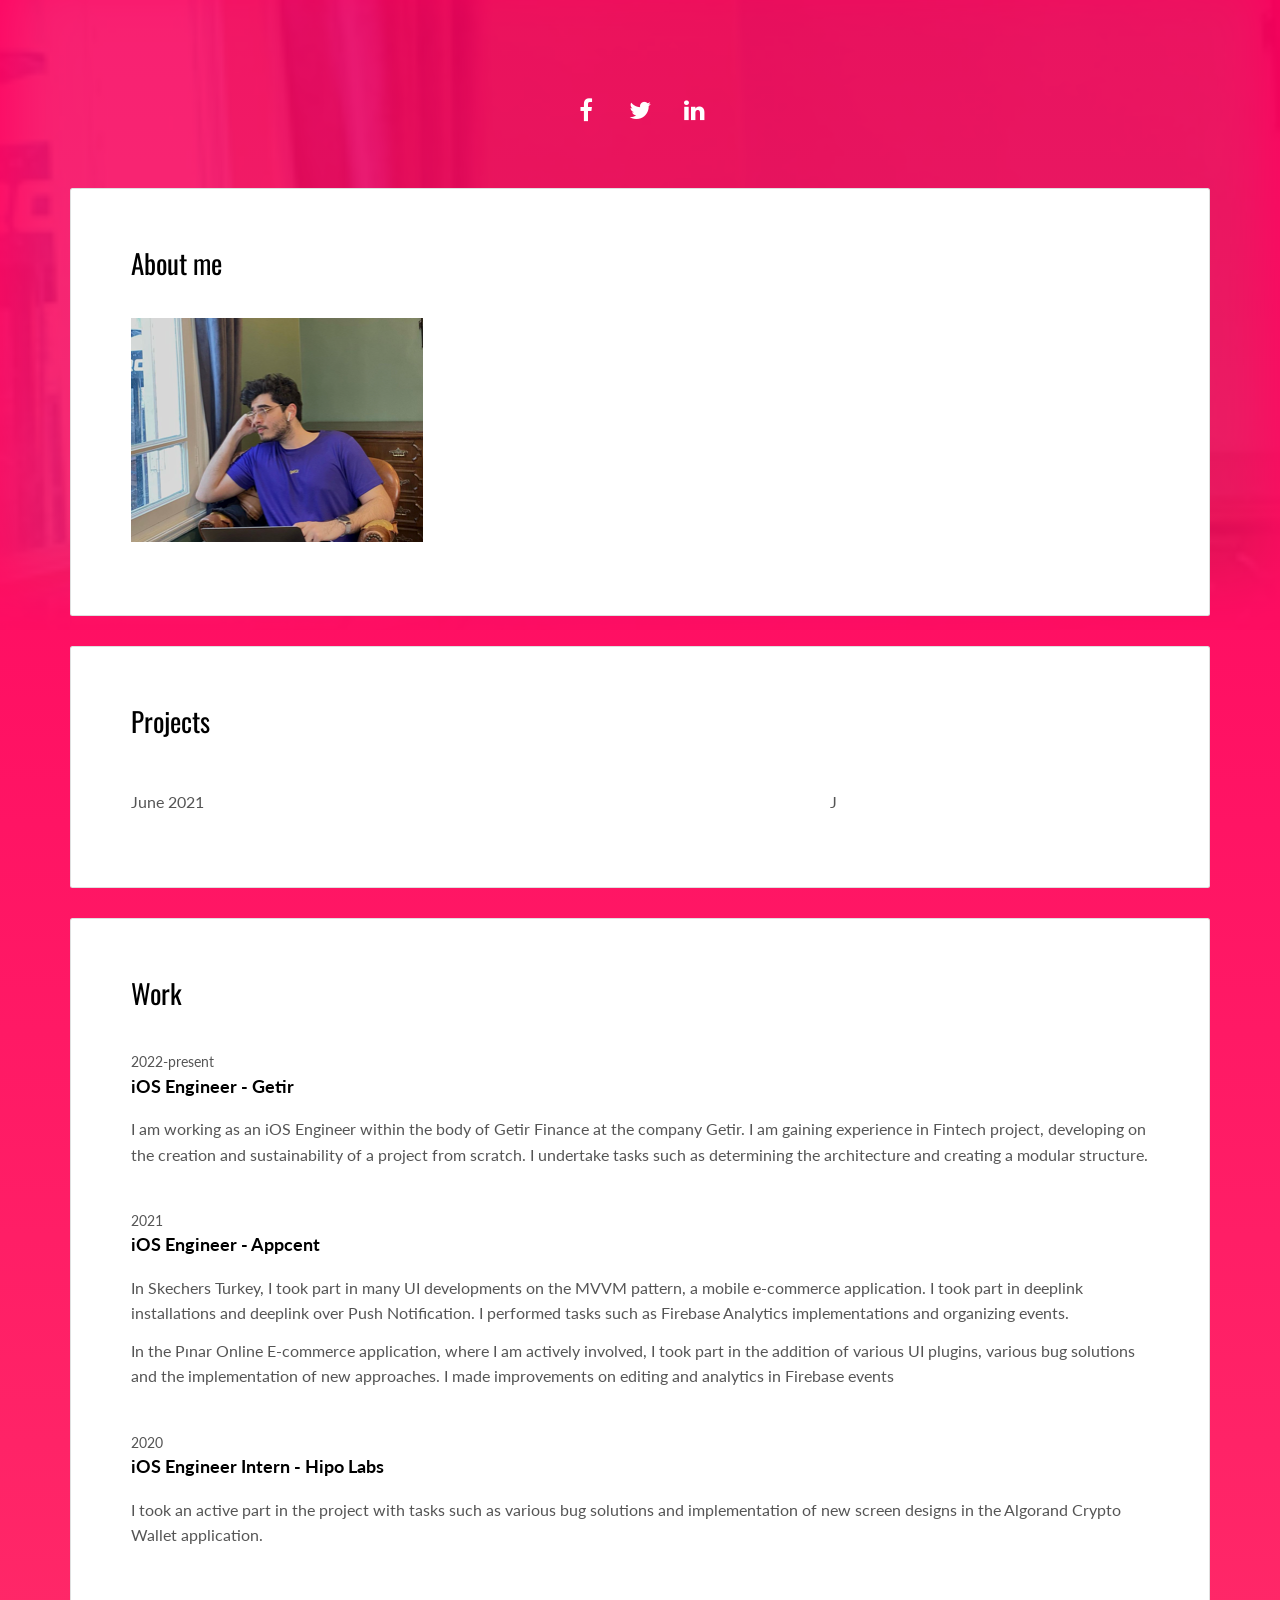
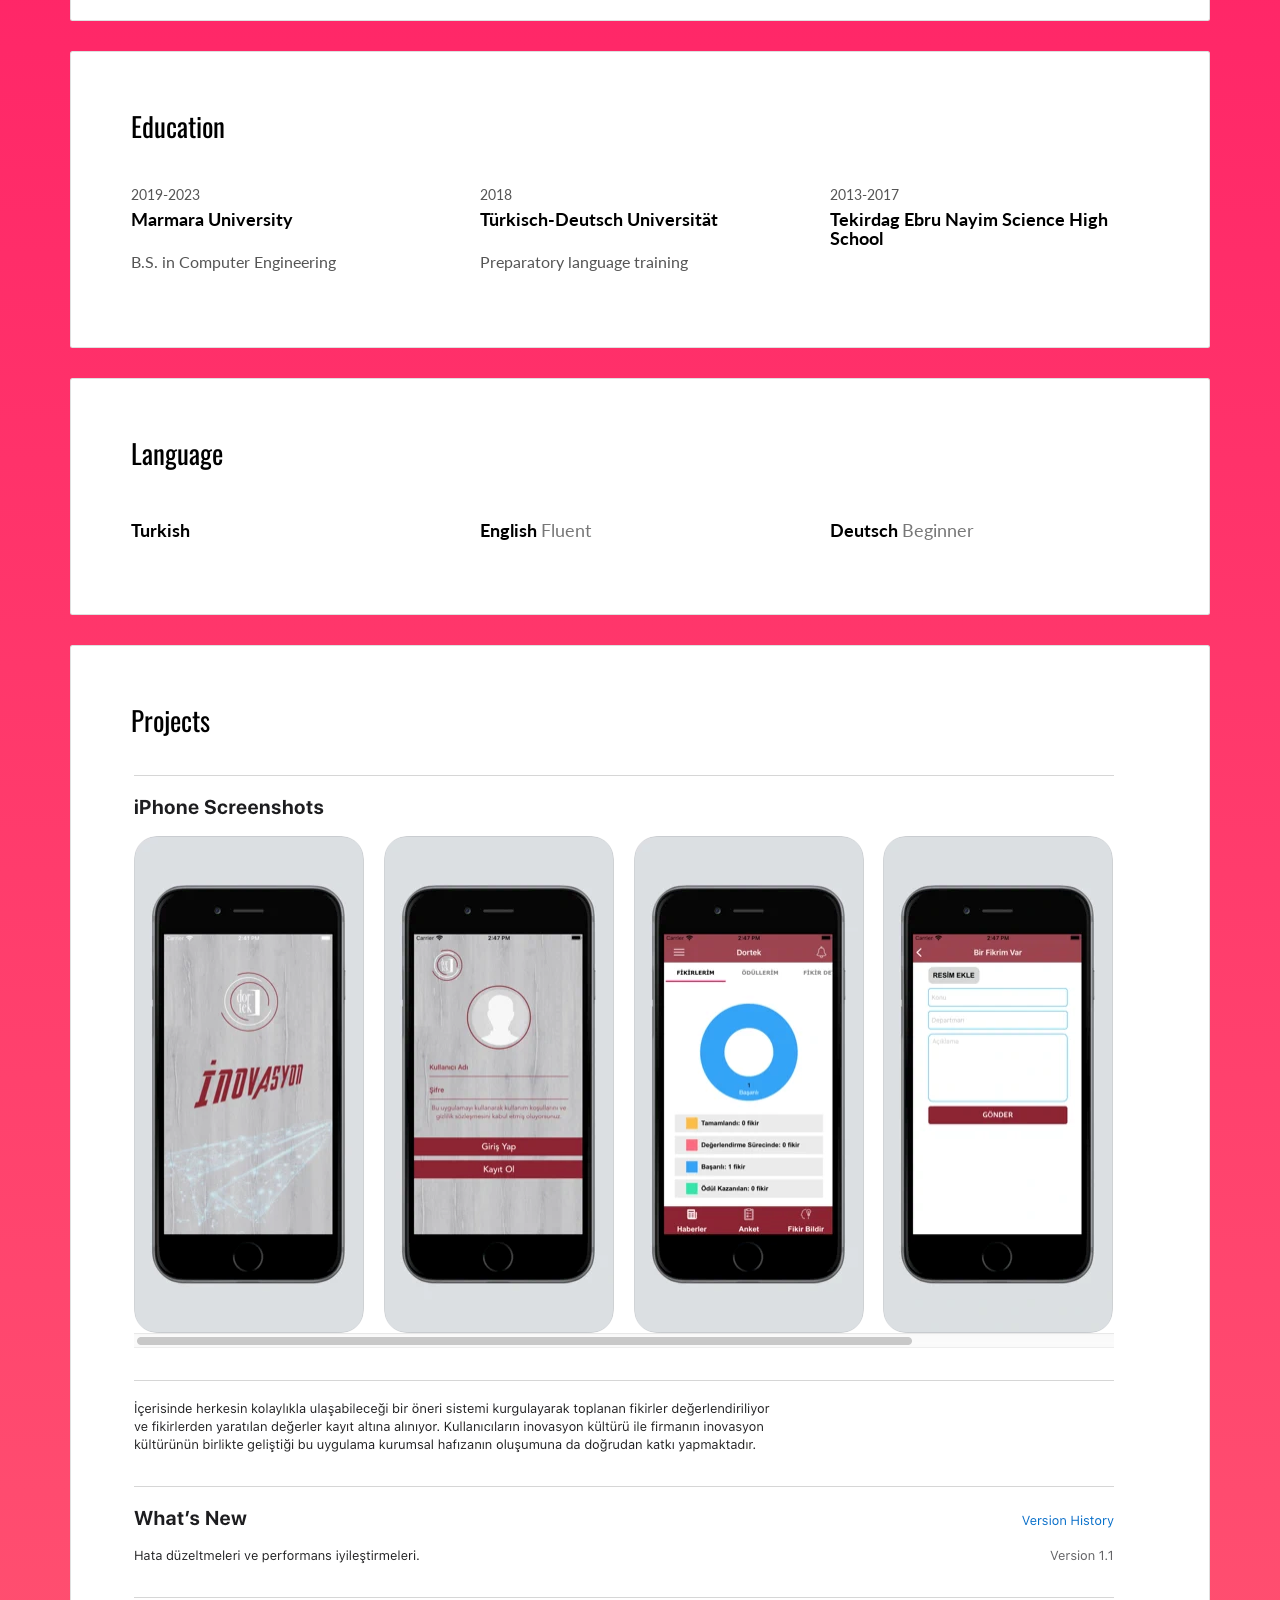
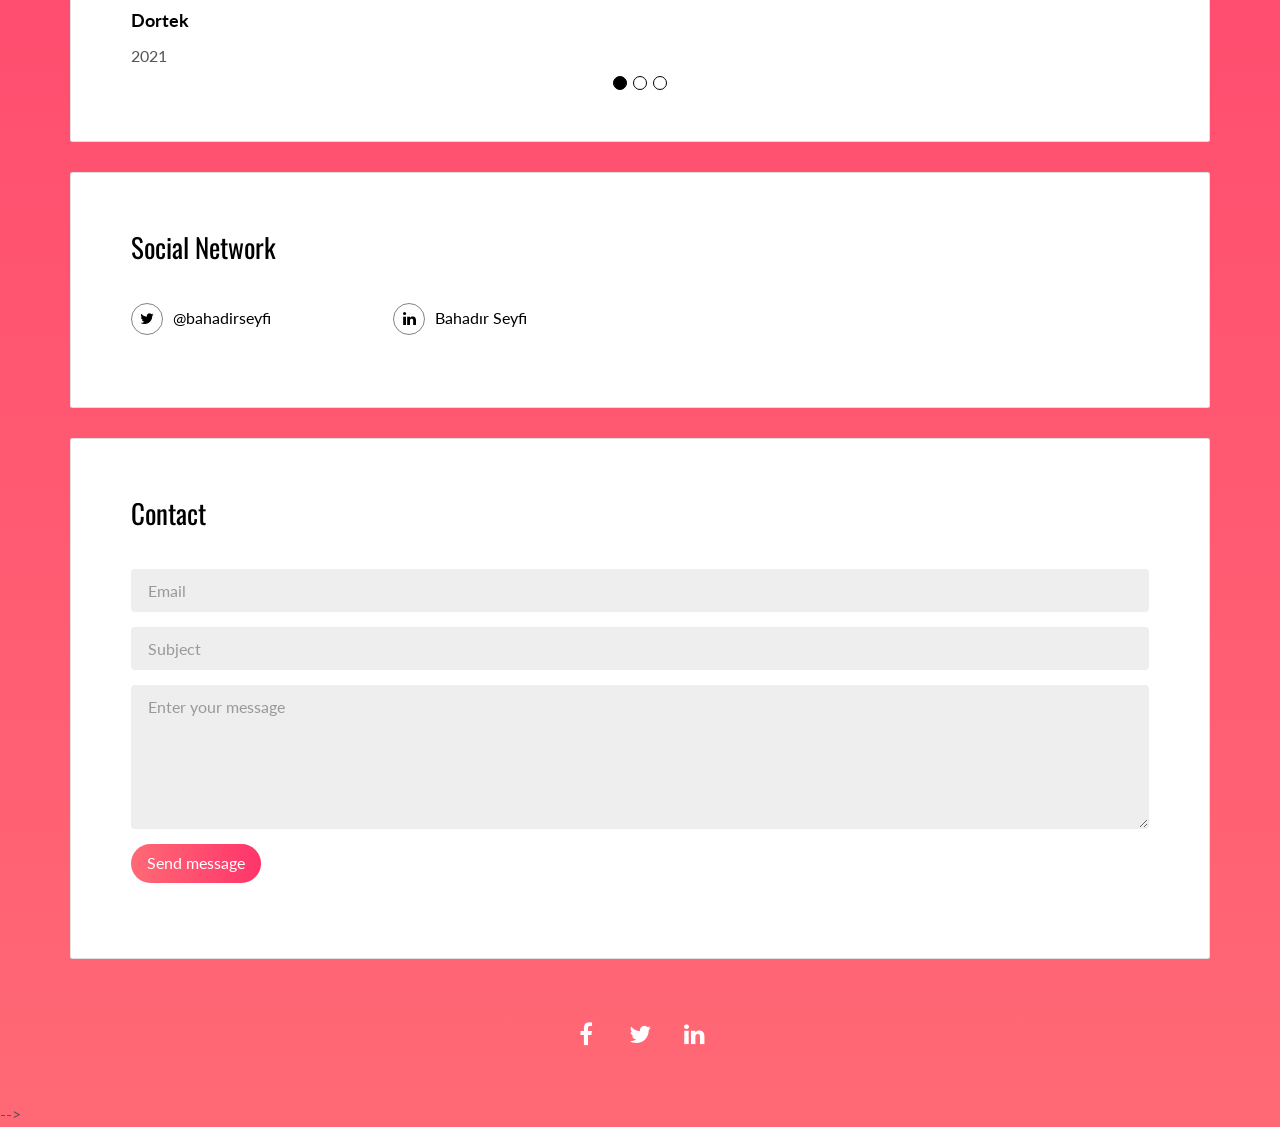
==== commit d60f5d07: "Clear personal and project information from index.html Removed personal information and project deta" ====
--- a/index.html
+++ b/index.html
@@ -27,8 +27,8 @@
 <main class="content-wrapper">
   <header class="white-text-container section-container">
     <div class="text-center">
-      <h1>I am Bahadir Seyfi</h1>
-      <p>iOS Engineer</p>
+      <h1></h1>
+      <p></p>
       <p>
         <a class="fa-icon fa-icon-2x" href="https://facebook.com/bahadirseyfi" title="">
           <i class="fa fa-facebook"></i>
@@ -60,8 +60,7 @@
               </div>
               <div class="col-md-8">
 
-              <p>Current Computer Engineering student at Marmara University. Software enthusiast since the first impression with Computers in childhood. Ad- mires Vim and enjoys to customize all of the development environment.</p>
-              <p> Interested in devising a problem-solving method for challenging tasks. Loves learning and adopting a phase of new technologies and tools.</p>
+       
 
               </div>
             </div>
@@ -73,19 +72,19 @@
             <h2>Projects</h2>
             <div class="row">
               <div class="col-md-4">
-                <img src="./assets/images/img-02.jpg" class="img-responsive" alt="">
-                <h3 class="h5">MOVIEAPP</h3>
+                <img src="" class="img-responsive" alt="">
+                <h3 class="h5"></h3>
                 <p>June 2021</p>
               </div>
               <div class="col-md-4">
-                <img src="./assets/images/img-03.jpg" class="img-responsive" alt="">
-                <h3 class="h5">GAMEBAZAAR</h3>
-                <p>March 2021</p>
-              </div>
-              <div class="col-md-4">
-                <img src="./assets/images/img-04.jpg" class="img-responsive" alt="">
-                <h3 class="h5">HEDEF KOY</h3>
-                <p>Jan 2020</p>
+                <img src="" class="img-responsive" alt="">
+                <h3 class="h5"></h3>
+                <p> </p>
+              </div>
+              <div class="col-md-4">
+                <img src="" class="img-responsive" alt="">
+                <h3 class="h5"> </h3>
+                <p>J</p>
               </div>
             </div>
           </div>
